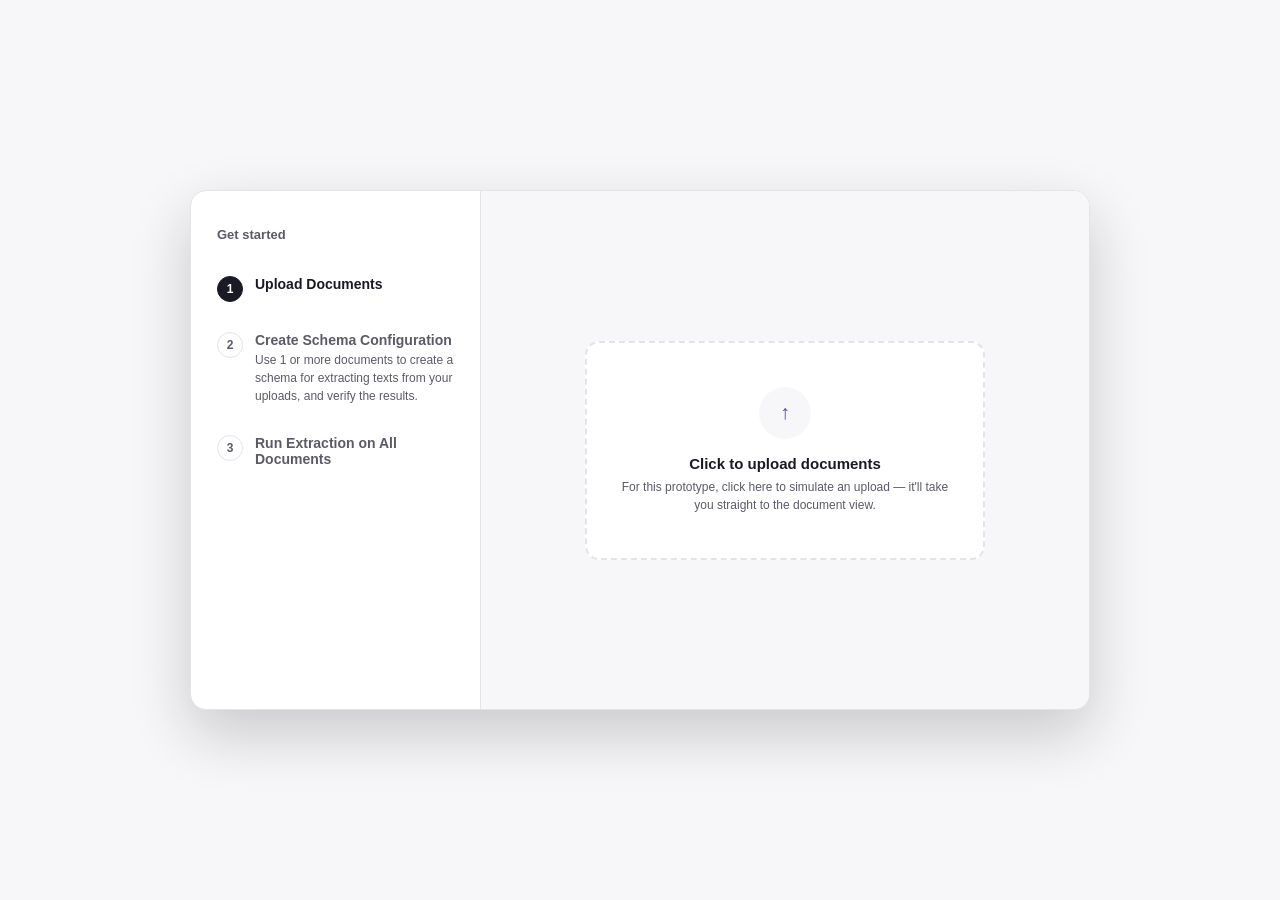
==== v2/index.html @ 6e25ceba "Update evaluation form text for clarity - Change placeholder to provide concrete examples of adjustm" ====
<!DOCTYPE html>
<html lang="en">
<head>
<meta charset="UTF-8">
<meta name="viewport" content="width=device-width, initial-scale=1.0">
<title>Document Extraction Workflow</title>
<link rel="stylesheet" href="css/styles.css">
</head>
<body>

<div id="uploadModal" class="upload-modal-backdrop">
  <div class="upload-modal">
    <div class="upload-modal-left">
      <div class="upload-modal-brand">Get started</div>
      <div class="upload-step active">
        <div class="upload-step-num">1</div>
        <div>
          <div class="upload-step-title">Upload Documents</div>
        </div>
      </div>
      <div class="upload-step">
        <div class="upload-step-num">2</div>
        <div>
          <div class="upload-step-title">Create Schema Configuration</div>
          <div class="upload-step-desc">Use 1 or more documents to create a schema for extracting texts from your uploads, and verify the results.</div>
        </div>
      </div>
      <div class="upload-step">
        <div class="upload-step-num">3</div>
        <div>
          <div class="upload-step-title">Run Extraction on All Documents</div>
        </div>
      </div>
    </div>
    <div class="upload-modal-right">
      <div class="upload-target" onclick="dismissUploadModal()">
        <div class="upload-target-icon">&#8593;</div>
        <div class="upload-target-title">Click to upload documents</div>
        <div class="upload-target-sub">For this prototype, click here to simulate an upload &#8212; it'll take you straight to the document view.</div>
      </div>
    </div>
  </div>
</div>

<div class="app" id="appRoot">
  <div class="topbar">
    <div class="topbar-left">
      <span class="back" id="topbarBack" onclick="goBack()">&#8592;</span>
      <span class="title" id="docTitle">MSA_001</span>
      <div class="breadcrumb" id="docBreadcrumb">
        <div class="pill">&#9678; Parse</div>
        <span class="arrow-sep">&#8594;</span>
        <div class="pill active">&#10022; Extract</div>
      </div>
    </div>
    <div class="topbar-right" id="docActions">
      <button class="btn">&#8593; Export</button>
      <button class="btn">More actions &#9662;</button>
      <button class="btn btn-dark">&lt;/&gt; Deploy</button>
    </div>
    <div class="topbar-right" id="folderActions" style="display:none;">
      <button class="btn">&#43; Add document</button>
      <button class="btn btn-dark">&lt;/&gt; Deploy</button>
    </div>
  </div>

  <div id="folderSubbar" class="folder-subbar" style="display:none;">
    <span id="correctionSummaryText">0 new corrections. Next model retrain: Friday</span>
    <button class="see-history-btn">See History</button>
  </div>

  <div class="body-row" id="singleView">
    <!-- LEFT: document viewer -->
    <div class="left-pane">
      <div class="left-toolbar">
        <div class="file-chip">
          &#128193;
          <button class="file-nav" onclick="prevFile()" aria-label="Previous file">&#8249;</button>
          <span id="fileLabel">MSA_001</span>
          <button class="file-nav" onclick="nextFile()" aria-label="Next file">&#8250;</button>
          <span class="file-count" id="fileCount">1 / 1</span>
        </div>
        <div style="font-size:12px;color:var(--ink-soft);" id="pageLabel">Page 1 / 27</div>
      </div>
      <div id="auditCallout" class="audit-callout" style="display:none;"></div>
      <div id="redrawBanner" class="redraw-callout" style="display:none;">
        <button class="redraw-callout-close" onclick="applyRedrawResult(null)" aria-label="Cancel redrawing">
          <span class="redraw-callout-close-icon">&#10005;</span>
          <span class="redraw-callout-close-text">Cancel</span>
        </button>
        <div class="redraw-callout-head">
          <span class="redraw-callout-icon">&#9635;</span>
          <div>
            <div class="redraw-callout-title">Redrawing bounding box</div>
            <p class="redraw-callout-desc">Click the box in the document to adjust the captured region.<br>
              <i>For this prototype, canvas interactions are just mocked up.</i></p>
          </div>
        </div>
        <div class="redraw-callout-actions">
          <button class="btn" onclick="applyRedrawResult('doc')">Apply for this document</button>
          <button class="btn btn-dark" onclick="applyRedrawResult('schema')">Apply and add config rule</button>
        </div>
      </div>
      <div class="doc-scroll">
        <!--
        <div class="doc-sheet" id="doc-freight-invoice">
          <div class="doc-brand">Atlas National Freight</div>
          <div class="doc-addr">
            4500 Logistics Parkway, Memphis, TN 38118<br>
            Phone: (901) 555-7421 &nbsp;|&nbsp; Email: billing@atlasnationalfreight.com
          </div>
          <div class="doc-rule"></div>

          <div class="doc-grid2">
            <div class="doc-field">
              <div class="doc-label">Invoice number</div>
              <div class="doc-value" data-key="invoice_number">ANF-INV-2026-004918</div>
            </div>
            <div class="doc-field">
              <div class="doc-label">Payment terms</div>
              <div class="doc-value" data-key="payment_terms">Net 30</div>
            </div>
            <div class="doc-field">
              <div class="doc-label">Invoice date</div>
              <div class="doc-value" data-key="invoice_date">January 12, 2026</div>
            </div>
            <div class="doc-field amber">
              <div class="doc-label">Due date</div>
              <div class="doc-value" data-key="due_date">February 11, 2026</div>
            </div>
          </div>

          <div class="doc-grid2" style="margin-bottom:18px;">
            <div class="doc-box">
              <div class="doc-section-title">Bill to</div>
              <p class="bold">Acme Manufacturing, Inc.</p>
              <p>Accounts Payable Dept.</p>
              <p>1234 Industrial Parkway</p>
              <p style="margin-bottom:8px;">Columbus, OH 43215</p>
              <p>Customer account #: <span class="bold" data-key="customer_account">ACME-44721</span></p>
            </div>
            <div class="doc-box">
              <div class="doc-section-title">Shipment information</div>
              <p><span class="bold">PRO / freight bill #:</span> <span data-key="pro_number">778345921</span></p>
              <p><span class="bold">Bill of lading #:</span> <span data-key="bill_of_lading">FCC-2026-001234</span></p>
              <p><span class="bold">Pickup date:</span> <span data-key="pickup_date">January 8, 2026</span></p>
              <p><span class="bold">Delivery date:</span> <span data-key="delivery_date">January 10, 2026</span></p>
              <p><span class="bold">Service level:</span> <span data-key="service_level">LTL &#8211; Standard</span></p>
              <p><span class="bold">Equipment type:</span> <span data-key="equipment_type">53' Dry Van</span></p>
            </div>
          </div>

          <div class="doc-section-title">Route information</div>
          <div class="doc-grid2" style="margin-bottom:18px;">
            <div class="doc-box">
              <div class="doc-label">Origin</div>
              <p data-key="origin">Acme Manufacturing, Inc.<br>1234 Industrial Parkway<br>Columbus, OH 43215</p>
            </div>
            <div class="doc-box">
              <div class="doc-label">Destination</div>
              <p data-key="destination">Beta Distribution LLC<br>8900 Logistics Way<br>Dallas, TX 75241</p>
            </div>
          </div>

          <div class="doc-section-title">Shipment details</div>
          <table class="doc-table">
            <thead>
              <tr><th>Qty</th><th>Packaging</th><th>Description</th><th>NMFC</th><th>Class</th><th>Weight (lbs)</th></tr>
            </thead>
            <tbody>
              <tr><td>10</td><td>Pallets</td><td>Aluminum machined components</td><td>123456</td><td>70</td><td data-key="total_weight">5,200</td></tr>
            </tbody>
          </table>
        </div>
        -->

        <div class="doc-sheet" id="doc-sample-msa">
          <div class="legal-doc">
            <div class="legal-meta">
              <span>EX-10.26 5 dex1026.htm FORM OF MASTER SERVICES AGREEMENT</span>
              <span>EXHIBIT 10.26</span>
            </div>
            <div class="legal-title">FORM OF MASTER SERVICES AGREEMENT</div>

            <div class="recital-block" data-clause-id="preamble">
              <p>THIS MASTER SERVICES AGREEMENT (&#8220;MSA&#8221;) is made, effective as of
                <span data-key="effective_date">&#95;&#95;&#95;&#95;&#95;&#95;&#95;&#95;</span>, by and between
                <b>SANDRIDGE ENERGY, INC.</b>, a Delaware corporation (&#8220;<u data-key="company_name">SandRidge</u>&#8221;), and
                <b>GREAT WHITE PRESSURE PUMPING LLC</b>, a Delaware limited liability company
                (&#8220;<u data-key="contractor_name">Contractor</u>&#8221;).</p>
            </div>

            <p class="legal-heading clause-head" data-clause-id="scope">1. SCOPE OF AGREEMENT.</p>
            <div class="clause-para" data-clause-parent="scope">
              <p>1.1 <u>The Work</u>. It is contemplated that from time to time Contractor will be requested by SandRidge or its
                present or future affiliated entities to perform certain work and services (&#8220;<u>Work</u>&#8221;). Neither
                SandRidge nor its affiliates shall be obligated to request Contractor to perform any Work, and Contractor shall not
                be obligated to accept requests to perform Work from either SandRidge or its affiliates, but it is expressly
                understood and agreed that any and all Work requested by SandRidge or its affiliates and accepted by Contractor
                shall be controlled and governed by the provisions of this MSA. The term &#8220;<u>Agreement</u>&#8221; means this
                MSA as incorporated in a Work Order (defined below), and the term &#8220;<u>Company</u>&#8221; as used herein shall
                mean the SandRidge parent or affiliated entity that issued the Work Order.</p>
            </div>
            <div class="clause-para" data-clause-parent="scope">
              <p>1.2 <u>Work Orders</u>. A request for Work (&#8220;<u>Work Order</u>&#8221;) may be either oral or submitted to
                Contractor on a purchase order or similar document to the form attached hereto as
                <span data-key="links">Exhibit C</span>. Each such request for Work shall be deemed a two-party agreement between
                Contractor and Company and shall be deemed to incorporate and shall be subject to all the terms and conditions of
                this MSA. When issued, such Work Orders are non-binding, negotiable offers and are subject to their express terms.
                Such offers become a binding Work Order only after Company and Contractor have mutually agreed to all material
                terms and conditions concerning the requested Work, materials, products, or equipment.</p>
            </div>
            <div class="clause-para" data-clause-parent="scope">
              <p>1.3 <u>Modifications</u>. Should the parties hereto enter into any Work Order especially prepared to provide for a
                particular job to be done by Contractor, then, except to the extent expressly modified in a writing signed by both
                parties which refers to the conflicting term of this MSA, the terms of this MSA shall prevail with respect to any
                conflict between the terms of such Work Order and this MSA. To acknowledge or document various events during the
                Work, a party may from time to time sign the other party&#8217;s various forms, such as delivery tickets, labor
                tickets, bills of lading, purchase orders, and rental tickets, but terms and conditions included on such forms do
                not amend, modify, waive, or release any aspect of this MSA unless expressly agreed to by a writing signed in
                accordance with this <u>Section 1.3</u>. No parol agreement of whatsoever nature entered into between Company&#8217;s
                representative or representatives and Contractor shall ever be deemed to alter or affect the provisions of this
                MSA.</p>
            </div>

            <p class="legal-heading clause-head" data-clause-id="payment">2. PAYMENT.</p>
            <div class="clause-para" data-clause-parent="payment">
              <p>2.1 <u>Compensation</u>. Contractor shall receive the compensation specified in the Work Order which is agreed to
                by Company and Contractor at the time the Work Order is accepted by Company. Such payment by Company shall be
                without prejudice to Company&#8217;s rights subsequently to challenge the correctness thereof.</p>
            </div>
            <div class="clause-para" data-clause-parent="payment">
              <p>2.2 <u>Invoicing</u>. Invoices shall be submitted in such form and accompanied by such certification and
                documentation as Company may reasonably request.</p>
            </div>
            <div class="clause-para" data-clause-parent="payment">
              <p>2.3 <u>Contractor Reports</u>. When requested by Company, or if otherwise applicable, Contractor will furnish
                regular reports (either daily, weekly, bi-weekly or monthly as requested by Company) covering any Work, materials,
                products and equipment furnished by Contractor for which Company is obligated to pay. All overtime, mileage,
                travel, equipment rentals, materials, products and equipment used, or any other charges incurred, shall be properly
                documented on such reports.</p>
            </div>

            <p class="legal-heading clause-head" data-clause-id="audit">3. AUDIT.</p>
            <div class="clause-para" data-clause-parent="audit">
              <p>Contractor shall maintain, and shall cause any of Contractor&#8217;s subcontractors to maintain, a true and
                correct set of records pertaining to all Work performed under each Work Order, including supporting documentation,
                for <span data-key="audit_retention_period">two (2) years</span> following completion of the Work. Company may, at
                its expense, require Contractor, or any of Contractor&#8217;s subcontractors, at any time within said two-year
                period to furnish sufficient evidence, with documentary support, to enable Company to verify the correctness and
                accuracy of payments to Contractor or such subcontractors.</p>
            </div>

            <p class="legal-heading clause-head" data-clause-id="inspections">4. INSPECTIONS.</p>
            <div class="clause-para" data-clause-parent="inspections">
              <p>All Work performed by Contractor must meet the approval of Company and shall be subject to Company&#8217;s general
                right of inspection. The inspection or non-inspection of any portion of the Work by Company shall not constitute
                approval thereof. Company may, but is not required to, inspect and test all supplies, materials, products, or
                equipment, to the extent practical, at all times and places and from time to time.</p>
            </div>

            <p class="legal-heading clause-head" data-clause-id="independent_contractor">5. INDEPENDENT CONTRACTOR.</p>
            <div class="clause-para" data-clause-parent="independent_contractor">
              <p>Company and Contractor expressly agree that Contractor is an independent contractor as to all Work performed
                under this Agreement and that Contractor, its subcontractors, and anyone employed by either Contractor or its
                subcontractors shall not be deemed for any purpose to be an employee, agent, servant, or representative of
                Company. This Agreement does not create, and shall not be construed by the parties hereto or any third party as
                creating, any agency, partnership, joint venture, or employment relationship between the parties hereto.</p>
            </div>

            <div class="legal-page-num">2</div>
            <div class="legal-page-rule"></div>

            <p class="legal-heading clause-head" data-clause-id="taxes">6. TAXES, PERMITS, AND LICENSES.</p>
            <div class="clause-para" data-clause-parent="taxes">
              <p>6.1 Unless otherwise agreed in writing by the parties, Contractor shall secure all licenses and permits, make all
                cash and other deposits, provide all bonds, and give all notices required either by law, regulation, ordinance, or
                permit in connection with any Work performed under the Agreement.</p>
            </div>

            <p class="legal-note no-indent">Sections 7&#8211;22 cover control of premises, subcontracting, personnel/equipment
              warranties, health and safety, indemnification, insurance, and confidentiality, and are omitted from this preview.</p>

            <p class="legal-heading clause-head" data-clause-id="termination">23. TERM AND TERMINATION OF MSA.</p>
            <div class="clause-para" data-clause-parent="termination">
              <p>This MSA shall become effective upon execution by Contractor and Company and shall continue in force and effect
                until <span data-key="termination_notice">thirty (30) days</span> following delivery by either Company or
                Contractor of written notice of termination to the other; provided, however, that any Work in progress on the
                effective date of such termination shall be controlled and governed by this MSA until its completion to
                Company&#8217;s satisfaction.</p>
            </div>

            <p class="legal-heading clause-head" data-clause-id="governing_law">32. APPLICABLE LAW/JURISDICTION AND VENUE.</p>
            <div class="clause-para" data-clause-parent="governing_law">
              <p>This Agreement, and all the rights and duties of the parties arising out of, in connection with, or relating in
                any way to the subject matter of this Agreement or the transactions contemplated by it, shall be governed by,
                construed, and enforced in accordance with the laws of the
                <span data-key="governing_law">State of Oklahoma</span> (excluding its conflict of laws rules which would refer to
                and apply the substantive laws of another jurisdiction). Any suit or proceeding hereunder shall be brought
                exclusively in state or federal courts located in
                <span data-key="venue">Oklahoma City, Oklahoma</span>.</p>
            </div>

            <p class="legal-note no-indent">Sections 24&#8211;31 and 33&#8211;36, and Exhibits A&#8211;D, continue on subsequent
              pages and are omitted from this preview.</p>

            <p class="legal-heading no-indent">IN WITNESS WHEREOF, the parties hereto have caused this MSA to be signed by their
              respective duly authorized representatives.</p>
            <div class="legal-sig">
              <div>
                <div style="font-weight:700;">CONTRACTOR:</div>
                <div>GREAT WHITE PRESSURE PUMPING LLC</div>
                <div class="line">By: / Name: / Title:</div>
              </div>
              <div>
                <div style="font-weight:700;">COMPANY:</div>
                <div>SANDRIDGE ENERGY, INC.</div>
                <div class="line">By: / Name: / Title:</div>
              </div>
            </div>
          </div>
        </div>

        <div class="doc-sheet" id="doc-msa-004" style="display:none;">
          <div class="legal-doc">
            <div class="legal-meta">
              <span>EX-10.26 5 dex1026.htm FORM OF MASTER SERVICES AGREEMENT</span>
              <span>EXHIBIT 10.26</span>
            </div>
            <div class="legal-title">FORM OF MASTER SERVICES AGREEMENT</div>

            <div class="recital-block" data-clause-id="preamble">
              <p>THIS MASTER SERVICES AGREEMENT (&#8220;MSA&#8221;) is made, effective as of
                <span data-key="effective_date">&#95;&#95;&#95;&#95;&#95;&#95;&#95;&#95;</span>, by and between
                <b>SANDRIDGE ENERGY, INC.</b>, a Delaware corporation (&#8220;<u data-key="company_name">SandRidge</u>&#8221;), and
                <b>GREAT WHITE PRESSURE PUMPING LLC</b>, a Delaware limited liability company
                (&#8220;<u data-key="contractor_name">Contractor</u>&#8221;).</p>
            </div>

            <p class="legal-heading clause-head" data-clause-id="scope">1. SCOPE OF AGREEMENT.</p>
            <div class="clause-para" data-clause-parent="scope">
              <p>1.1 <u>The Work</u>. It is contemplated that from time to time Contractor will be requested by SandRidge or its
                present or future affiliated entities to perform certain work and services (&#8220;<u>Work</u>&#8221;). Neither
                SandRidge nor its affiliates shall be obligated to request Contractor to perform any Work, and Contractor shall not
                be obligated to accept requests to perform Work from either SandRidge or its affiliates, but it is expressly
                understood and agreed that any and all Work requested by SandRidge or its affiliates and accepted by Contractor
                shall be controlled and governed by the provisions of this MSA. The term &#8220;<u>Agreement</u>&#8221; means this
                MSA as incorporated in a Work Order (defined below), and the term &#8220;<u>Company</u>&#8221; as used herein shall
                mean the SandRidge parent or affiliated entity that issued the Work Order.</p>
            </div>
            <div class="clause-para" data-clause-parent="scope">
              <p>1.2 <u>Work Orders</u>. A request for Work (&#8220;<u>Work Order</u>&#8221;) may be either oral or submitted to
                Contractor on a purchase order or similar document to the form attached hereto as
                <span data-key="links">Exhibit C</span>. Each such request for Work shall be deemed a two-party agreement between
                Contractor and Company and shall be deemed to incorporate and shall be subject to all the terms and conditions of
                this MSA. When issued, such Work Orders are non-binding, negotiable offers and are subject to their express terms.
                Such offers become a binding Work Order only after Company and Contractor have mutually agreed to all material
                terms and conditions concerning the requested Work, materials, products, or equipment.</p>
            </div>
            <div class="clause-para" data-clause-parent="scope">
              <p>1.3 <u>Modifications</u>. Should the parties hereto enter into any Work Order especially prepared to provide for a
                particular job to be done by Contractor, then, except to the extent expressly modified in a writing signed by both
                parties which refers to the conflicting term of this MSA, the terms of this MSA shall prevail with respect to any
                conflict between the terms of such Work Order and this MSA. To acknowledge or document various events during the
                Work, a party may from time to time sign the other party&#8217;s various forms, such as delivery tickets, labor
                tickets, bills of lading, purchase orders, and rental tickets, but terms and conditions included on such forms do
                not amend, modify, waive, or release any aspect of this MSA unless expressly agreed to by a writing signed in
                accordance with this <u>Section 1.3</u>. No parol agreement of whatsoever nature entered into between Company&#8217;s
                representative or representatives and Contractor shall ever be deemed to alter or affect the provisions of this
                MSA.</p>
            </div>

            <p class="legal-heading clause-head" data-clause-id="payment">2. PAYMENT.</p>
            <div class="clause-para" data-clause-parent="payment">
              <p>2.1 <u>Compensation</u>. Contractor shall receive the compensation specified in the Work Order which is agreed to
                by Company and Contractor at the time the Work Order is accepted by Company. Such payment by Company shall be
                without prejudice to Company&#8217;s rights subsequently to challenge the correctness thereof.</p>
            </div>
            <div class="clause-para" data-clause-parent="payment">
              <p>2.2 <u>Invoicing</u>. Invoices shall be submitted in such form and accompanied by such certification and
                documentation as Company may reasonably request.</p>
            </div>
            <div class="clause-para" data-clause-parent="payment">
              <p>2.3 <u>Contractor Reports</u>. When requested by Company, or if otherwise applicable, Contractor will furnish
                regular reports (either daily, weekly, bi-weekly or monthly as requested by Company) covering any Work, materials,
                products and equipment furnished by Contractor for which Company is obligated to pay. All overtime, mileage,
                travel, equipment rentals, materials, products and equipment used, or any other charges incurred, shall be properly
                documented on such reports.</p>
            </div>

            <p class="legal-heading clause-head" data-clause-id="audit">3. AUDIT.</p>
            <div class="clause-para" data-clause-parent="audit">
              <p>Contractor shall maintain, and shall cause any of Contractor&#8217;s subcontractors to maintain, a true and
                correct set of records pertaining to all Work performed under each Work Order, including supporting documentation,
                for <span data-key="audit_retention_period">two (2) years</span> following completion of the Work. Company may, at
                its expense, require Contractor, or any of Contractor&#8217;s subcontractors, at any time within said two-year
                period to furnish sufficient evidence, with documentary support, to enable Company to verify the correctness and
                accuracy of payments to Contractor or such subcontractors.</p>
            </div>

            <p class="legal-heading clause-head" data-clause-id="inspections">4. INSPECTIONS.</p>
            <div class="clause-para" data-clause-parent="inspections">
              <p>All Work performed by Contractor must meet the approval of Company and shall be subject to Company&#8217;s general
                right of inspection. The inspection or non-inspection of any portion of the Work by Company shall not constitute
                approval thereof. Company may, but is not required to, inspect and test all supplies, materials, products, or
                equipment, to the extent practical, at all times and places and from time to time.</p>
            </div>

            <p class="legal-heading clause-head" data-clause-id="independent_contractor">5. INDEPENDENT CONTRACTOR.</p>
            <div class="clause-para" data-clause-parent="independent_contractor">
              <p>Company and Contractor expressly agree that Contractor is an independent contractor as to all Work performed
                under this Agreement and that Contractor, its subcontractors, and anyone employed by either Contractor or its
                subcontractors shall not be deemed for any purpose to be an employee, agent, servant, or representative of
                Company. This Agreement does not create, and shall not be construed by the parties hereto or any third party as
                creating, any agency, partnership, joint venture, or employment relationship between the parties hereto.</p>
            </div>

            <div class="legal-page-num">2</div>
            <div class="legal-page-rule"></div>

            <p class="legal-heading clause-head" data-clause-id="taxes">6. TAXES, PERMITS, AND LICENSES.</p>
            <div class="clause-para" data-clause-parent="taxes">
              <p>6.1 Unless otherwise agreed in writing by the parties, Contractor shall secure all licenses and permits, make all
                cash and other deposits, provide all bonds, and give all notices required either by law, regulation, ordinance, or
                permit in connection with any Work performed under the Agreement.</p>
            </div>

            <p class="legal-heading clause-head" data-clause-id="data_governance">7. DATA GOVERNANCE.</p>
            <div class="clause-para" data-clause-parent="data_governance">
              <p>The parties agree to implement reasonable data management practices governing the collection, use, storage, and
                disposal of data shared under this Agreement, including classification of data, restriction of access, and
                retention periods in accordance with applicable law.</p>
            </div>

            <p class="legal-note no-indent">Sections 8&#8211;22 cover control of premises, subcontracting, personnel/equipment
              warranties, health and safety, indemnification, insurance, and confidentiality, and are omitted from this preview.</p>

            <p class="legal-heading clause-head" data-clause-id="termination">23. TERM AND TERMINATION OF MSA.</p>
            <div class="clause-para" data-clause-parent="termination">
              <p>This MSA shall become effective upon execution by Contractor and Company and shall continue in force and effect
                until <span data-key="termination_notice">thirty (30) days</span> following delivery by either Company or
                Contractor of written notice of termination to the other; provided, however, that any Work in progress on the
                effective date of such termination shall be controlled and governed by this MSA until its completion to
                Company&#8217;s satisfaction.</p>
            </div>

            <p class="legal-heading clause-head" data-clause-id="governing_law">32. APPLICABLE LAW/JURISDICTION AND VENUE.</p>
            <div class="clause-para" data-clause-parent="governing_law">
              <p>This Agreement, and all the rights and duties of the parties arising out of, in connection with, or relating in
                any way to the subject matter of this Agreement or the transactions contemplated by it, shall be governed by,
                construed, and enforced in accordance with the laws of the
                <span data-key="governing_law">State of Oklahoma</span> (excluding its conflict of laws rules which would refer to
                and apply the substantive laws of another jurisdiction). Any suit or proceeding hereunder shall be brought
                exclusively in state or federal courts located in
                <span data-key="venue">Oklahoma City, Oklahoma</span>.</p>
            </div>

            <p class="legal-note no-indent">Sections 24&#8211;31 and 33&#8211;36, and Exhibits A&#8211;D, continue on subsequent
              pages and are omitted from this preview.</p>

            <p class="legal-heading no-indent">IN WITNESS WHEREOF, the parties hereto have caused this MSA to be signed by their
              respective duly authorized representatives.</p>
            <div class="legal-sig">
              <div>
                <div style="font-weight:700;">CONTRACTOR:</div>
                <div>GREAT WHITE PRESSURE PUMPING LLC</div>
                <div class="line">By: / Name: / Title:</div>
              </div>
              <div>
                <div style="font-weight:700;">COMPANY:</div>
                <div>SANDRIDGE ENERGY, INC.</div>
                <div class="line">By: / Name: / Title:</div>
              </div>
            </div>
          </div>
        </div>

        <div class="doc-sheet" id="doc-msa-014" style="display:none;">
          <div class="legal-doc">
            <div class="legal-meta">
              <span>EXHIBIT 10.26</span>
              <span>MSA_014.pdf</span>
            </div>
            <div class="legal-title">MASTER SERVICES AGREEMENT</div>

            <div class="recital-block" data-clause-id="preamble">
              <p>THIS MASTER SERVICES AGREEMENT (&#8220;MSA&#8221;) is made, effective as of
                <span data-key="effective_date">&#95;&#95;&#95;&#95;&#95;&#95;&#95;&#95;</span>, by and between
                <b>IRIS FUNG CO.</b>, a Delaware corporation (&#8220;<u data-key="company_name">IrisFung</u>&#8221;), and
                <b>GREAT WHITE SHARK</b>, a Delaware limited liability company
                (&#8220;<u data-key="contractor_name">Contractor</u>&#8221;).</p>
            </div>

            <p class="legal-heading clause-head" data-clause-id="scope">1. SCOPE OF AGREEMENT.</p>
            <div class="clause-para" data-clause-parent="scope">
              <p>1.1 <u>The Work</u>. It is contemplated that from time to time Contractor will be requested by SandRidge or its
                present or future affiliated entities to perform certain work and services (&#8220;<u>Work</u>&#8221;). Neither
                SandRidge nor its affiliates shall be obligated to request Contractor to perform any Work, and Contractor shall not
                be obligated to accept requests to perform Work from either SandRidge or its affiliates, but it is expressly
                understood and agreed that any and all Work requested by SandRidge or its affiliates and accepted by Contractor
                shall be controlled and governed by the provisions of this MSA.</p>
            </div>
            <div class="clause-para" data-clause-parent="scope">
              <p>1.2 <u>Work Orders</u>. A request for Work (&#8220;<u>Work Order</u>&#8221;) may be either oral or submitted to
                Contractor on a purchase order or similar document to the form attached hereto as
                <span data-key="links">Exhibit C</span>. Each such request for Work shall be deemed a two-party agreement between
                Contractor and Company and shall be deemed to incorporate and shall be subject to all the terms and conditions of
                this MSA.</p>
            </div>
            <div class="clause-para" data-clause-parent="scope">
              <p>1.3 <u>Modifications</u>. Should the parties hereto enter into any Work Order especially prepared to provide for a
                particular job to be done by Contractor, then, except to the extent expressly modified in a writing signed by both
                parties, the terms of this MSA shall prevail with respect to any conflict between the terms of such Work Order and
                this MSA.</p>
            </div>

            <p class="legal-heading clause-head" data-clause-id="payment">2. PAYMENT.</p>
            <div class="clause-para" data-clause-parent="payment">
              <p>2.1 <u>Compensation</u>. Contractor shall receive the compensation specified in the Work Order which is agreed to
                by Company and Contractor at the time the Work Order is accepted by Company.</p>
            </div>
            <div class="clause-para" data-clause-parent="payment">
              <p>2.2 <u>Invoicing</u>. Invoices shall be submitted in such form and accompanied by such certification and
                documentation as Company may reasonably request.</p>
            </div>
            <div class="clause-para" data-clause-parent="payment">
              <p>2.3 <u>Contractor Reports</u>. When requested by Company, Contractor will furnish regular reports covering any
                Work, materials, products and equipment furnished by Contractor for which Company is obligated to pay.</p>
            </div>

            <p class="legal-heading clause-head" data-clause-id="audit">3. AUDIT.</p>
            <div class="clause-para" data-clause-parent="audit">
              <p>Contractor shall maintain, and shall cause any of Contractor&#8217;s subcontractors to maintain, a true and
                correct set of records pertaining to all Work performed under each Work Order, including supporting documentation,
                for <span data-key="audit_retention_period">two (2) years</span> following completion of the Work.</p>
            </div>

            <p class="legal-heading clause-head" data-clause-id="inspections">4. INSPECTIONS.</p>
            <div class="clause-para" data-clause-parent="inspections">
              <p>All Work performed by Contractor must meet the approval of Company and shall be subject to Company&#8217;s general
                right of inspection. Company&#8217;s inspection and testing shall not relieve Contractor from any responsibility
                regarding defects or other failures.</p>
            </div>

            <p class="legal-heading clause-head" data-clause-id="independent_contractor">5. INDEPENDENT CONTRACTOR.</p>
            <div class="clause-para" data-clause-parent="independent_contractor">
              <p>Company and Contractor expressly agree that Contractor is an independent contractor as to all Work performed
                under this Agreement and that Contractor, its subcontractors, and anyone employed by either Contractor or its
                subcontractors shall not be deemed for any purpose to be an employee, agent, servant, or representative of
                Company.</p>
            </div>

            <div class="legal-page-num" id="msa014PageNum">2</div>
            <div class="legal-page-rule" id="msa014PageRule"></div>

            <p id="msa014OrphanPara">Contractor further agrees that all tools, equipment, and materials brought onto Company&#8217;s premises in
              connection with the Work remain the sole property of Contractor unless otherwise specified in the applicable
              Work Order, and Company shall bear no responsibility for loss or damage to such property except to the extent
              caused by Company&#8217;s gross negligence or willful misconduct.</p>

            <p class="legal-heading clause-head" data-clause-id="taxes">6. TAXES, PERMITS, AND LICENSES.</p>
            <div class="clause-para" data-clause-parent="taxes">
              <p>6.1 Unless otherwise agreed in writing by the parties, Contractor shall secure all licenses and permits, make all
                cash and other deposits, provide all bonds, and give all notices required either by law, regulation, ordinance, or
                permit in connection with any Work performed under the Agreement.</p>
            </div>

            <p class="legal-note no-indent">Section 7 covers control of premises and is omitted from this preview.</p>

            <p class="legal-heading clause-head" data-clause-id="ai_usage">8. AI USAGE.</p>
            <div class="clause-para audit-flag-target" id="auditClauseBar" data-clause-parent="ai_usage">
              <p>Unless otherwise agreed upon in writing by the parties, Contractor agrees to not utilize Artificial Intelligence
                (AI) through proprietary models or third party models UNLESS Contractor discloses to IrisFung 30 days in advance
                in writing, including specifications of AI usage as outlined by
                <span class="audit-highlight" id="auditHighlightTarget" data-key="links">Exhibit A</span>. In the event that
                Contractor uses AI to perform work hereunder, or subcontracts any parties that use AI, then such contracts shall
                contain releases of liability for damage to property of such subcontractor, insurance requirements, and hold
                harmless provisions equivalent to Articles 15 and 16 of this MSA.</p>
            </div>

            <p class="legal-note no-indent">Sections 9&#8211;22 cover personnel/equipment warranties, health and safety,
              indemnification, insurance, and confidentiality, and are omitted from this preview.</p>

            <p class="legal-heading clause-head" data-clause-id="termination">23. TERM AND TERMINATION OF MSA.</p>
            <div class="clause-para" data-clause-parent="termination">
              <p>This MSA shall become effective upon execution by Contractor and Company and shall continue in force and effect
                until <span data-key="termination_notice">thirty (30) days</span> following delivery by either Company or
                Contractor of written notice of termination to the other.</p>
            </div>

            <p class="legal-heading clause-head" data-clause-id="governing_law">32. APPLICABLE LAW/JURISDICTION AND VENUE.</p>
            <div class="clause-para" data-clause-parent="governing_law">
              <p>This Agreement, and all the rights and duties of the parties arising out of, in connection with, or relating in
                any way to the subject matter of this Agreement, shall be governed by, construed, and enforced in accordance with
                the laws of the <span data-key="governing_law">State of Oklahoma</span>. Any suit or proceeding hereunder shall be
                brought exclusively in state or federal courts located in
                <span data-key="venue">Oklahoma City, Oklahoma</span>.</p>
            </div>

            <p class="legal-note no-indent">Sections 24&#8211;31 and 33&#8211;36, and Exhibits A&#8211;D, continue on subsequent
              pages and are omitted from this preview.</p>

            <p class="legal-heading no-indent">IN WITNESS WHEREOF, the parties hereto have caused this MSA to be signed by their
              respective duly authorized representatives.</p>
            <div class="legal-sig">
              <div>
                <div style="font-weight:700;">CONTRACTOR:</div>
                <div>GREAT WHITE PRESSURE PUMPING LLC</div>
                <div class="line">By: / Name: / Title:</div>
              </div>
              <div>
                <div style="font-weight:700;">COMPANY:</div>
                <div>SANDRIDGE ENERGY, INC.</div>
                <div class="line">By: / Name: / Title:</div>
              </div>
            </div>
          </div>
        </div>
      </div>
    </div>

    <!-- RIGHT: configuration / results -->
    <div class="right-pane">
      <div class="tabs">
        <div class="tab active" id="tabConfig" onclick="setTab('config')">&#9881; Configurations</div>
        <div class="tab" id="tabResults" onclick="setTab('results')">&#128196; Results</div>
      </div>

      <div class="tab-body" id="configBody">
        <div class="section-card">
          <div class="section-title">Instructions</div>
          <p class="section-sub">Give the model context for this document type.</p>
          <textarea id="systemPrompt">This is an MSA for a contractor.</textarea>
          <div id="promptChangeNotice" class="prompt-change-notice" style="display:none;">
            <span>Last changed by AI &#183; <span id="promptChangeTime"></span></span>
            <button class="prompt-revert-btn" onclick="revertPromptChange()">Revert</button>
          </div>
        </div>

        <div class="section-card">
          <div class="section-head">
            <div>
              <div class="section-title">Schema builder</div>
              <p class="section-sub" style="margin-bottom:0;">Define the fields you'd like to extract from the document.</p>
            </div>
            <div class="schema-toolbar">
              <button class="icon-btn">Import</button>
              <button class="icon-btn">Copy</button>
              <button class="icon-btn">&#10024; Generate</button>
            </div>
          </div>
          <div id="fieldList"></div>
          <div class="add-field-bar">
            <button class="add-field-btn" onclick="addField()">+ Add field</button>
          </div>
        </div>
      </div>

      <div class="tab-body" id="resultsBody" style="display:none;"></div>

      <div class="footer-bar">
        <div class="allfiles"><input type="checkbox" id="allFiles"> <label for="allFiles" id="allFilesLabel">All files</label></div>
        <button class="run-btn" onclick="handleRunClick()">&#9654; Run</button>
      </div>
    </div>
  </div>

  <div class="batch-loading" id="batchLoading" style="display:none;">
    <div class="spinner"></div>
    <div class="batch-loading-text" id="batchLoadingText">Running extraction on 100 files&#8230;</div>
  </div>

  <div class="body-row" id="batchView" style="display:none;">
    <div class="batch-left">
      <div class="batch-left-header">
        <div class="section-title" style="font-size:14px;">Documents <span style="color:var(--ink-soft);font-weight:400;">(<span id="batchFileCount">100</span>)</span></div>
        </div>
      <div id="batchFlagCallout"></div>
      <div class="doc-grid" id="docGrid"></div>
    </div>
    <div class="batch-right">
      <div class="batch-right-header">
        <div class="section-title" style="font-size:14px;">Structure summary</div>
        <p class="section-sub" style="margin:2px 0 0;">How the extracted sections branch across the batch</p>
      </div>
      <div class="batch-stats-row" id="batchStats"></div>
      <div class="tree-wrap" id="treeWrap"></div>
    </div>
  </div>

  <div class="section-details-pane" id="sectionDetailsPane" style="display:none;">
    <div class="section-details-header">
      <button class="section-details-close" onclick="closeSectionDetails()" aria-label="Close">&#10005;</button>
      <input type="text" class="section-details-title-input" id="sectionDetailsTitle" value="Data Governance" />
      <textarea class="section-details-desc-textarea" id="sectionDetailsDescText" rows="3">This section outlines the data management practices governing the collection, use, storage, and disposal of data shared under the agreement.</textarea>
      <div class="ai-badge">&#10024; AI-generated</div>
    </div>
    <div class="section-details-body">
      <div class="section-viewer-card">
        <div class="section-viewer-card-header">
          <div class="section-viewer-card-title">Document viewer</div>
          <div class="section-details-filters">
            <select class="section-filter-select" id="filterCounterparty" onchange="updateSectionDetailsFilters()">
              <option value="">All counterparties</option>
            </select>
            <select class="section-filter-select" id="filterDate" onchange="updateSectionDetailsFilters()">
              <option value="">All dates</option>
            </select>
            <select class="section-filter-select" id="filterTemplate" onchange="updateSectionDetailsFilters()">
              <option value="">All template versions</option>
            </select>
          </div>
        </div>
        <div class="section-thumbnails" id="sectionThumbnails"></div>
        <div class="section-viewer" id="sectionViewer">
          <div class="section-viewer-placeholder">Select a document from the thumbnails to preview</div>
        </div>
      </div>
    </div>
    <div class="section-evaluation">
      <div class="section-evaluation-label">Evaluate this section</div>
      <div class="section-evaluation-options">
        <button class="section-eval-btn" id="evalCorrect" onclick="evaluateSection('correct')">Correct</button>
        <button class="section-eval-btn" id="evalNeedsAdjustment" onclick="evaluateSection('needs_adjustment')">Needs adjustment</button>
      </div>
      <div class="section-eval-success" id="evalSuccess" style="display:none;">
        <span style="color:var(--green-border);">✓</span> Feedback added to model
      </div>
      <div class="section-eval-adjustment" id="evalAdjustment" style="display:none;">
        <textarea class="section-eval-textarea" id="evalAdjustmentText" placeholder="e.g. Instruct the model to split, relabel, exclude, etc. documents in this section..."></textarea>
        <button class="section-eval-submit-btn" id="evalSubmitBtn">Make adjustment plan</button>
      </div>
    </div>
  </div>
</div>

<div class="reset-bar">
  <button class="reset-btn" id="resetBtn" onclick="handleResetClick(this)">
    &#8635; <span id="resetBtnLabel">Reset for prototype</span>
  </button>
</div>


<script src="js/app.js"></script>
</body>
</html>
---- v2/css/styles.css ----
:root{
    --purple:#7C5CFC;
    --purple-dark:#5B3FD9;
    --pink:#C0359B;
    --blue:#2563EB;
    --amber:#D97706;
    --green-bg:#D6F5E0;
    --green-border:#22A559;
    --ink:#1A1A24;
    --ink-soft:#5B5B68;
    --line:#E4E3EA;
    --panel:#F7F7F9;
    --card:#FFFFFF;
  }
  *{box-sizing:border-box;}
  html, body{height:100%;}
  body{
    margin:0;
    font-family:-apple-system,BlinkMacSystemFont,"Segoe UI",Helvetica,Arial,sans-serif;
    color:var(--ink);
    background:var(--panel);
  }
  .app{
    border:1px solid var(--line);
    border-radius:16px;
    overflow:hidden;
    background:var(--card);
    max-width:1400px;
    margin:0 auto;
    display:flex;
    flex-direction:column;
    height:88vh;
    max-height:920px;
    min-height:520px;
  }
  .topbar{
    display:flex;
    align-items:center;
    justify-content:space-between;
    padding:14px 20px;
    border-bottom:1px solid var(--line);
  }
  .topbar-left{display:flex;align-items:center;gap:14px;}
  .back{color:var(--ink-soft);font-size:18px;}
  .title{font-weight:600;font-size:16px;}
  .breadcrumb{display:flex;align-items:center;gap:8px;margin-left:8px;}
  .pill{
    display:flex;align-items:center;gap:6px;
    padding:6px 12px;border-radius:8px;font-size:13px;font-weight:500;
    border:1px solid var(--line);color:var(--ink-soft);
  }
  .pill.active{
    background:linear-gradient(135deg,var(--purple),var(--pink));
    color:#fff;border:none;
  }
  .arrow-sep{color:var(--ink-soft);font-size:13px;}
  .topbar-right{display:flex;align-items:center;gap:10px;}
  .btn{
    padding:7px 14px;border-radius:8px;border:1px solid var(--line);
    background:#fff;font-size:13px;font-weight:500;color:var(--ink);cursor:default;
  }
  .btn-dark{background:var(--ink);color:#fff;border:none;display:flex;align-items:center;gap:6px;}

  .body-row{display:flex;flex:1;min-height:0;}
  .left-pane{
    width:46%;border-right:1px solid var(--line);
    display:flex;flex-direction:column;min-height:0;
  }
  .left-toolbar{
    display:flex;align-items:center;justify-content:space-between;
    padding:12px 20px;border-bottom:1px solid var(--line);
  }
  .file-chip{
    display:flex;align-items:center;gap:8px;font-size:13px;font-weight:500;color:var(--ink);
  }
  .file-nav{
    border:1px solid var(--line);background:#fff;border-radius:6px;width:24px;height:24px;
    display:flex;align-items:center;justify-content:center;color:var(--ink-soft);cursor:pointer;font-size:13px;
  }
  .file-nav:hover{border-color:var(--purple);color:var(--purple-dark);}
  .file-count{font-size:11.5px;color:var(--ink-soft);}
  .doc-scroll{
    flex:1;min-height:0;overflow-y:auto;padding:22px 26px;background:#fafafa;
  }
  .doc-sheet{
    background:#fff;border:1px solid var(--line);border-radius:8px;
    padding:24px 26px;font-size:12.5px;line-height:1.55;color:var(--ink);
    position:relative;
  }
  .doc-brand{font-weight:700;font-size:15px;margin-bottom:2px;}
  .doc-addr{color:var(--ink-soft);margin-bottom:14px;}
  .doc-rule{height:3px;background:var(--blue);border-radius:2px;margin:10px 0 16px;}
  .doc-grid2{display:grid;grid-template-columns:1fr 1fr;gap:14px 18px;margin-bottom:16px;}
  .doc-field{border-left:3px solid var(--blue);padding-left:10px;}
  .doc-field.amber{border-color:var(--amber);}
  .doc-label{font-size:10px;letter-spacing:.04em;text-transform:uppercase;color:var(--ink-soft);margin-bottom:2px;}
  .doc-value{font-weight:700;font-size:13.5px;}
  .doc-section-title{color:var(--blue);font-weight:700;font-size:11.5px;letter-spacing:.02em;margin-bottom:8px;}
  .doc-box{border:1px solid var(--line);border-radius:6px;padding:12px 14px;}
  .doc-box p{margin:0 0 3px;}
  .doc-box .bold{font-weight:700;}
  .hl{
    border-radius:3px;
    padding:0 2px;
    transition:background .25s ease, outline-color .25s ease, opacity .2s ease;
  }
  #appRoot.results-view .hl{
    background:var(--green-bg);
    outline:1.5px solid var(--green-border);
  }
  .hl.dim{opacity:.25;}
  table.doc-table{width:100%;border-collapse:collapse;margin-top:6px;font-size:12px;}
  table.doc-table th{
    text-align:left;color:var(--ink-soft);font-weight:600;font-size:10px;
    text-transform:uppercase;letter-spacing:.03em;padding-bottom:6px;border-bottom:1px solid var(--line);
  }
  table.doc-table td{padding:7px 0;border-bottom:1px solid var(--line);}

  .legal-doc{
    font-family:Georgia,"Times New Roman",Times,serif;
    font-size:11.5px;line-height:1.55;color:#111;
  }
  .legal-meta{display:flex;justify-content:space-between;font-size:10px;color:#333;margin-bottom:16px;}
  .legal-title{text-align:center;font-weight:700;font-size:12.5px;letter-spacing:.01em;margin-bottom:16px;}
  .legal-doc p{margin:0 0 12px;text-align:justify;text-indent:22px;}
  .legal-doc p.legal-heading{font-weight:700;text-align:left;text-indent:0;margin:16px 0 8px;}
  .legal-doc p.no-indent{text-indent:0;}
  .legal-doc u{text-decoration:underline;}
  .clause-para{padding:2px 2px;margin-bottom:12px;border:1.5px solid transparent;border-radius:5px;transition:border-color .25s ease, background .25s ease, opacity .2s ease;}
  .clause-para p{margin-bottom:0;}
  #appRoot.results-view .clause-para.clause-hl{border-color:#E8992A;background:#FFF9F0;}
  .clause-para.dim{opacity:.25;}
  .clause-head{transition:background .25s ease, opacity .2s ease;padding:0 2px;border-radius:3px;}
  #appRoot.results-view .clause-head.heading-hl{background:#FBEA9C;}
  .clause-head.dim{opacity:.25;}
  .recital-block{padding:8px 10px;margin:0 0 14px;border:1.5px solid transparent;border-radius:6px;transition:border-color .25s ease, background .25s ease, opacity .2s ease;}
  .recital-block p{text-indent:22px;margin:0;}
  #appRoot.results-view .recital-block.recital-hl{border-color:#9B7BD8;background:#F6F1FC;}
  .recital-block.dim{opacity:.25;}
  .legal-page-num{text-align:center;color:#333;font-size:11px;margin:18px 0 8px;}
  .legal-page-rule{border-top:1px solid #999;margin-bottom:18px;}
  .legal-note{color:var(--ink-soft);font-style:italic;text-indent:0;margin:0 0 14px;font-size:11px;}
  .legal-sig{display:grid;grid-template-columns:1fr 1fr;gap:24px;margin-top:20px;font-size:11.5px;}
  .legal-sig .line{border-top:1px solid var(--ink);margin-top:26px;padding-top:4px;color:var(--ink-soft);}

  .json-block{
    background:#fff;border:1px solid var(--line);border-radius:10px;
    padding:12px 14px;margin-bottom:12px;font-family:"SFMono-Regular",Consolas,Menlo,monospace;
    font-size:12px;line-height:1.6;overflow-x:auto;
  }
  .json-block .jk{color:#0F6E56;}
  .json-block .jv-str{color:#185FA5;}
  .json-block .jv-null{color:#993C1D;font-style:italic;}
  .json-block .jv-punc{color:var(--ink-soft);}
  .json-sub{margin-left:18px;}

  .results-toggle{display:flex;gap:6px;margin-bottom:16px;}
  .toggle-btn{
    padding:6px 13px;border-radius:7px;border:1px solid var(--line);
    background:#fff;font-size:12.5px;font-weight:500;color:var(--ink-soft);cursor:pointer;
    display:flex;align-items:center;gap:5px;
  }
  .toggle-btn.active{background:var(--ink);color:#fff;border-color:var(--ink);}

  .clause-card{
    background:#fff;border:1px solid var(--line);border-radius:12px;
    padding:14px 16px;margin-bottom:10px;transition:border-color .15s ease;cursor:default;
    position:relative;
  }
  .clause-card:hover{border-color:var(--purple);}
  .clause-card-head{display:flex;align-items:center;gap:8px;flex-wrap:wrap;margin-bottom:6px;padding-right:26px;}
  .clause-badge{
    display:inline-block;background:var(--panel);color:var(--purple-dark);
    font-size:11px;font-weight:600;padding:3px 9px;border-radius:20px;white-space:nowrap;
  }
  .clause-card-title{font-weight:600;font-size:14px;}
  .clause-card-text{font-size:13px;color:var(--ink-soft);margin:6px 0 0;line-height:1.5;}
  .clause-meta-row{font-size:12px;color:var(--ink-soft);margin-top:8px;}
  .clause-meta-row b{color:var(--ink);font-weight:600;}
  .clause-links{display:flex;gap:6px;margin-top:8px;flex-wrap:wrap;}
  .link-chip{font-size:11px;background:var(--panel);border:1px solid var(--line);padding:3px 9px;border-radius:6px;color:var(--ink);}
  .link-chip.link-chip-added{background:var(--green-bg);border-color:var(--green-border);color:var(--green-border);}

  .edit-control{position:absolute;top:10px;right:10px;z-index:6;}
  .edit-icon-btn{
    opacity:0;width:24px;height:24px;border-radius:6px;border:1px solid var(--line);
    background:#fff;color:var(--ink-soft);font-size:12px;cursor:pointer;
    display:flex;align-items:center;justify-content:center;padding:0;
    transition:opacity .15s ease,border-color .15s ease,color .15s ease;
  }
  .result-field:hover > .edit-control .edit-icon-btn,
  .clause-card:hover .edit-icon-btn,
  .edit-icon-btn.menu-open{opacity:1;}
  .edit-icon-btn:hover{border-color:var(--purple);color:var(--purple-dark);}
  .edit-menu{
    position:absolute;top:28px;right:0;background:#fff;border:1px solid var(--line);
    border-radius:9px;box-shadow:0 6px 18px rgba(20,20,30,.1);padding:4px;min-width:180px;
    display:none;
  }
  .edit-menu button{
    display:flex;align-items:center;gap:8px;width:100%;text-align:left;
    border:none;background:none;padding:7px 9px;font-size:12.5px;color:var(--ink);
    border-radius:6px;cursor:pointer;
  }
  .edit-menu button:hover{background:var(--panel);}
  .edit-menu-icon{font-size:12px;width:14px;text-align:center;color:var(--ink-soft);}

  .edit-textarea{
    width:100%;min-height:80px;resize:vertical;border:1px solid var(--purple);
    border-radius:8px;padding:8px 10px;font-size:13px;font-family:inherit;
    margin-top:6px;color:var(--ink);outline:none;
  }
  .edit-actions{display:flex;align-items:center;justify-content:flex-end;gap:8px;margin-top:8px;}
  .edit-row-form{margin-top:4px;}
  .edit-row-label{display:block;font-size:11px;color:var(--ink-soft);margin-bottom:10px;}
  .edit-row-input{
    display:block;width:100%;margin-top:4px;border:1px solid var(--purple);border-radius:6px;
    padding:6px 9px;font-size:13px;font-family:inherit;color:var(--ink);
  }
  .edit-field-group{margin-bottom:10px;}
  .edit-field-label{display:block;font-size:11px;color:var(--ink-soft);margin-bottom:4px;}
  .edit-input{
    width:100%;border:1px solid var(--purple);border-radius:6px;padding:6px 9px;
    font-size:13px;font-family:inherit;color:var(--ink);outline:none;box-sizing:border-box;
  }
  .btn-text{
    border:none;background:none;color:var(--ink-soft);font-size:13px;font-weight:500;
    cursor:pointer;padding:7px 6px;margin-right:auto;
  }
  .btn-text:hover{color:var(--ink);text-decoration:underline;}

  .redraw-callout{
    margin:12px 20px 0;padding:12px 14px;border:1px solid var(--purple);background:#F1EEFF;
    border-radius:10px;font-size:12.5px;color:var(--ink);position:relative;
  }
  .redraw-callout-head{display:flex;gap:10px;align-items:flex-start;padding-right:22px;}
  .redraw-callout-icon{font-size:16px;line-height:1.4;}
  .redraw-callout-title{font-weight:600;font-size:13px;display:flex;align-items:center;gap:8px;margin-bottom:2px;}
  .redraw-callout-desc{margin:0;color:var(--ink-soft);line-height:1.5;}
  .redraw-callout-actions{display:flex;gap:8px;margin-top:10px;justify-content:flex-end;}

  .redraw-callout-close{
    position:absolute;top:9px;right:9px;display:flex;align-items:center;
    border:1px solid transparent;background:transparent;border-radius:20px;
    padding:4px;cursor:pointer;color:var(--ink-soft);
    transition:background .18s ease,border-color .18s ease,padding .18s ease,color .18s ease;
    line-height:1;overflow:hidden;
  }
  .redraw-callout-close-icon{font-size:14px;display:block;width:14px;text-align:center;flex-shrink:0;}
  .redraw-callout-close-text{
    max-width:0;opacity:0;font-size:11px;font-weight:600;white-space:nowrap;
    transition:max-width .2s ease,opacity .15s ease,margin .2s ease;
  }
  .redraw-callout-close:hover{background:#fff;border-color:var(--purple);padding:4px 10px 4px 8px;color:var(--purple-dark);}
  .redraw-callout-close:hover .redraw-callout-close-text{max-width:60px;opacity:1;margin-left:5px;}

  .redraw-overlay-box{
    position:absolute;border:2px dashed #E8992A;border-radius:4px;cursor:pointer;
    transition:top .3s ease,left .3s ease,width .3s ease,height .3s ease,border-color .2s ease,border-style .2s ease;
    z-index:8;
  }
  .redraw-overlay-box.solid{border-style:solid;border-color:var(--purple);}
  .redraw-handle{
    position:absolute;width:8px;height:8px;background:#fff;border:2px solid #E8992A;border-radius:1px;
  }
  .redraw-overlay-box.solid .redraw-handle{border-color:var(--purple);}
  .redraw-handle.tl{top:-5px;left:-5px;}
  .redraw-handle.br{bottom:-5px;right:-5px;}
  .redraw-divider{position:absolute;left:0;right:0;height:0;border-top:1px dashed var(--line);}
  .redraw-artifact-hidden{visibility:hidden;}
  .subclause-list{margin-top:10px;padding-left:14px;border-left:2px solid var(--line);}
  .subclause-item{margin-bottom:8px;font-size:12.5px;}
  .subclause-item:last-child{margin-bottom:0;}
  .subclause-item b{font-weight:600;display:block;margin-bottom:2px;}
  .subclause-item span{color:var(--ink-soft);}

  .right-pane{width:54%;display:flex;flex-direction:column;min-height:0;}
  .tabs{display:flex;gap:6px;padding:14px 20px 0;}
  .tab{
    padding:9px 18px;border-radius:9px 9px 0 0;font-size:13.5px;font-weight:500;
    color:var(--ink-soft);cursor:pointer;border:1px solid transparent;
    display:flex;align-items:center;gap:6px;
  }
  .tab.active{
    color:var(--ink);background:var(--panel);
    border:1px solid var(--line);border-bottom-color:var(--panel);
  }
  .tab-body{flex:1;min-height:0;overflow-y:auto;padding:18px 22px;background:var(--panel);border-top:1px solid var(--line);}

  .section-card{
    background:#fff;border:1px solid var(--line);border-radius:12px;
    padding:16px 18px;margin-bottom:16px;
  }
  .section-head{display:flex;align-items:center;justify-content:space-between;margin-bottom:4px;}
  .section-title{font-size:15px;font-weight:600;}
  .section-sub{font-size:12.5px;color:var(--ink-soft);margin:0 0 10px;}
  textarea#systemPrompt{
    width:100%;min-height:70px;resize:vertical;border:1px solid var(--line);
    border-radius:8px;padding:10px 12px;font-size:13px;font-family:inherit;
    color:var(--ink);
  }
  textarea#systemPrompt:focus{outline:2px solid var(--purple);outline-offset:-1px;}

  .schema-toolbar{display:flex;gap:8px;}
  .icon-btn{
    padding:6px 12px;border-radius:7px;border:1px solid var(--line);
    background:#fff;font-size:12.5px;font-weight:500;color:var(--ink-soft);
  }
  .schema-table{width:100%;border-collapse:collapse;margin-top:8px;}
  .schema-table th{
    text-align:left;font-size:11px;color:var(--ink-soft);text-transform:uppercase;
    letter-spacing:.03em;padding:0 6px 6px;font-weight:600;
  }
  .field-row td{padding:6px;vertical-align:top;}
  .field-row input[type=text]{
    width:100%;border:1px solid var(--line);border-radius:6px;padding:7px 9px;font-size:13px;font-family:inherit;
  }
  .field-row input[type=text]:focus{outline:2px solid var(--purple);outline-offset:-1px;}
  select.type-select{
    border:1px solid var(--line);border-radius:6px;padding:7px 8px;font-size:12.5px;
    background:#fff;color:var(--ink);width:100%;
  }
  .drag-handle{color:#C7C6D1;font-size:14px;cursor:grab;padding-top:8px;}
  .del-btn{
    border:none;background:none;color:#B8B7C2;font-size:15px;cursor:pointer;padding:6px;
  }
  .del-btn:hover{color:#C0359B;}
  .nested-wrap{
    grid-column:1/-1;margin:2px 0 10px 30px;padding:10px 12px;
    background:var(--panel);border:1px dashed var(--line);border-radius:8px;
  }
  .nested-label{font-size:11px;color:var(--ink-soft);margin-bottom:6px;display:flex;align-items:center;gap:6px;}
  .nested-row{display:grid;grid-template-columns:24px 1fr 110px 1fr 28px;gap:6px;align-items:center;margin-bottom:6px;}
  .nested-count{font-size:12px;color:var(--ink-soft);margin-left:6px;}
  .add-nested-btn{
    font-size:12px;color:var(--purple-dark);background:none;border:none;cursor:pointer;font-weight:500;padding:4px 0;
  }
  .field-block{border-bottom:1px solid var(--line);padding-bottom:6px;margin-bottom:6px;}
  .field-block:last-child{border-bottom:none;}
  .field-main-grid{display:grid;grid-template-columns:24px 1fr 130px 1fr 28px;gap:6px;align-items:start;}

  .add-field-bar{
    margin-top:10px;padding-top:10px;border-top:1px solid var(--line);
  }
  .add-field-btn{
    width:100%;padding:9px;border:1px dashed var(--line);border-radius:8px;
    background:#fff;color:var(--ink-soft);font-size:13px;font-weight:500;cursor:pointer;
  }
  .add-field-btn:hover{border-color:var(--purple);color:var(--purple-dark);}

  .footer-bar{
    display:flex;align-items:center;justify-content:flex-end;gap:14px;
    padding:12px 22px;border-top:1px solid var(--line);background:#fff;
  }
  .allfiles{display:flex;align-items:center;gap:6px;font-size:13px;color:var(--ink-soft);}
  .run-btn{
    background:linear-gradient(135deg,var(--purple),var(--pink));
    color:#fff;border:none;padding:9px 20px;border-radius:9px;
    font-size:13.5px;font-weight:600;cursor:pointer;display:flex;align-items:center;gap:6px;
  }
  .run-btn:active{transform:scale(.98);}

  .result-field{padding:14px 34px 14px 10px;margin:0 -10px;border-bottom:1px solid var(--line);border-radius:8px;transition:background .15s ease;position:relative;}
  .result-field:hover{background:#fff;}
  .result-label{font-size:11.5px;color:var(--ink-soft);text-transform:none;margin-bottom:4px;}
  .result-value{font-size:16px;font-weight:600;}
  .result-value.empty{color:var(--ink-soft);font-weight:400;font-style:italic;font-size:14px;}
  .result-table{width:100%;border-collapse:collapse;margin-top:6px;}
  .result-table th{
    text-align:left;font-size:13px;font-weight:600;padding:6px 12px 6px 0;
  }
  .result-table td{
    padding:8px 12px 8px 0;font-size:15px;font-weight:500;border-top:1px solid var(--line);
  }
  .empty-state{
    text-align:center;color:var(--ink-soft);padding:60px 20px;font-size:13.5px;
  }
  .audit-callout{
    margin:12px 20px 0;padding:12px 14px;border:1px solid #E8992A;background:#FFF9F0;
    border-radius:10px;font-size:12.5px;color:var(--ink);position:relative;
  }
  .audit-callout-head{display:flex;gap:10px;align-items:flex-start;padding-right:22px;}
  .audit-icon{font-size:16px;line-height:1.4;}
  .audit-title{font-weight:600;font-size:13px;display:flex;align-items:center;gap:8px;margin-bottom:2px;}
  .audit-badge{
    font-size:10px;font-weight:600;color:#633806;background:#FAC775;
    padding:2px 8px;border-radius:20px;white-space:nowrap;
  }
  .audit-desc{margin:0;color:var(--ink-soft);line-height:1.5;}
  .audit-actions{display:flex;gap:8px;margin-top:10px;justify-content:flex-end;}
  .audit-callout.resolved{background:#EAF3DE;border-color:#639922;}
  .audit-resolved{display:flex;align-items:center;gap:8px;color:#27500A;font-weight:500;font-size:12.5px;}
  .audit-highlight{
    background:#FBEA9C;border-bottom:2px solid #E8992A;padding:0 2px;border-radius:2px;
    transition:background .3s ease, border-color .3s ease;
  }
  .audit-highlight.linked{background:var(--green-bg);border-bottom-color:var(--green-border);}
  .prompt-change-notice{
    display:flex;align-items:center;justify-content:space-between;
    margin-top:7px;font-size:11.5px;color:var(--ink-soft);
  }
  .prompt-change-notice.flash{animation:noticeFade .5s ease;}
  @keyframes noticeFade{0%{opacity:0;transform:translateY(-2px);}100%{opacity:1;transform:translateY(0);}}
  .prompt-revert-btn{
    border:none;background:none;color:var(--purple-dark);font-size:11.5px;
    font-weight:600;cursor:pointer;padding:2px 4px;
  }
  .prompt-revert-btn:hover{text-decoration:underline;}

  .audit-close{
    position:absolute;top:9px;right:9px;display:flex;align-items:center;
    border:1px solid transparent;background:transparent;border-radius:20px;
    padding:4px;cursor:pointer;color:var(--ink-soft);
    transition:background .18s ease,border-color .18s ease,padding .18s ease,color .18s ease;
    line-height:1;overflow:hidden;
  }
  .audit-close-icon{font-size:14px;display:block;width:14px;text-align:center;flex-shrink:0;}
  .audit-close-text{
    max-width:0;opacity:0;font-size:11px;font-weight:600;white-space:nowrap;
    transition:max-width .2s ease,opacity .15s ease,margin .2s ease;
  }
  .audit-close:hover{background:#fff;border-color:#E8992A;padding:4px 10px 4px 8px;color:#712B13;}
  .audit-close:hover .audit-close-text{max-width:60px;opacity:1;margin-left:5px;}

  .clause-para{position:relative;}
  .audit-flag-target::before{
    content:"";position:absolute;left:-14px;top:2px;bottom:2px;width:4px;
    background:#E8992A;border-radius:2px;transition:background .3s ease;
  }
  .audit-flag-target.linked::before{background:var(--green-border);}

  .btn.btn-success-flash{
    animation:successPulse .55s ease;pointer-events:none;
  }
  @keyframes successPulse{
    0%{background:#fff;}
    35%{background:var(--green-bg);border-color:var(--green-border);color:#27500A;transform:scale(1.04);}
    100%{background:var(--green-bg);border-color:var(--green-border);color:#27500A;transform:scale(1);}
  }

  #systemPrompt.prompt-flash{animation:promptFlash 1.1s ease;}
  @keyframes promptFlash{
    0%{box-shadow:0 0 0 0 rgba(232,153,42,0);background:#fff;}
    25%{box-shadow:0 0 0 3px rgba(232,153,42,.35);background:#FFF9F0;}
    100%{box-shadow:0 0 0 0 rgba(232,153,42,0);background:#fff;}
  }
  .empty-state i{display:block;font-size:28px;margin-bottom:10px;}

  .reset-bar{display:flex;justify-content:center;padding:16px 0 4px;}
  .reset-btn{
    border:1px solid var(--line);background:transparent;color:var(--ink-soft);
    font-size:12px;padding:6px 14px;border-radius:20px;cursor:pointer;
    display:flex;align-items:center;gap:6px;transition:border-color .15s ease,color .15s ease;
  }
  .reset-btn:hover{border-color:var(--ink-soft);color:var(--ink);}
  .reset-btn.armed{border-color:#E24B4A;color:#A32D2D;background:#FCEBEB;}

  .upload-modal-backdrop{
    position:fixed;inset:0;background:var(--panel);z-index:1000;
    display:flex;align-items:center;justify-content:center;padding:20px;
  }
  .upload-modal{
    display:flex;width:900px;max-width:100%;height:520px;max-height:92vh;
    background:#fff;border-radius:16px;overflow:hidden;
    box-shadow:0 24px 60px rgba(20,20,30,.2);border:1px solid var(--line);
  }
  .upload-modal-left{
    width:290px;flex-shrink:0;padding:36px 26px;border-right:1px solid var(--line);
    display:flex;flex-direction:column;gap:30px;box-sizing:border-box;
  }
  .upload-modal-brand{font-size:13px;font-weight:600;color:var(--ink-soft);margin-bottom:4px;}
  .upload-step{display:flex;gap:12px;align-items:flex-start;}
  .upload-step-num{
    width:26px;height:26px;border-radius:50%;flex-shrink:0;
    display:flex;align-items:center;justify-content:center;font-size:12px;font-weight:700;
    background:#fff;color:var(--ink-soft);border:1.5px solid var(--line);
  }
  .upload-step.active .upload-step-num{background:var(--ink);color:#fff;border-color:var(--ink);}
  .upload-step-title{font-weight:600;font-size:14px;margin-bottom:3px;}
  .upload-step:not(.active) .upload-step-title{color:var(--ink-soft);}
  .upload-step-desc{font-size:12px;color:var(--ink-soft);line-height:1.5;}

  .upload-modal-right{
    flex:1;background:var(--panel);display:flex;align-items:center;justify-content:center;padding:40px;
  }
  .upload-target{
    width:100%;max-width:400px;border:2px dashed var(--line);border-radius:14px;
    background:#fff;padding:44px 30px;text-align:center;cursor:pointer;
    transition:border-color .15s ease,background .15s ease,transform .15s ease;
  }
  .upload-target:hover{border-color:var(--purple);background:#FAF9FF;transform:translateY(-1px);}
  .upload-target-icon{
    width:52px;height:52px;border-radius:50%;background:var(--panel);
    display:flex;align-items:center;justify-content:center;margin:0 auto 16px;
    font-size:20px;color:var(--purple-dark);
  }
  .upload-target:hover .upload-target-icon{background:#EFEAFF;}
  .upload-target-title{font-weight:600;font-size:15px;color:var(--ink);margin-bottom:6px;}
  .upload-target-sub{font-size:12px;color:var(--ink-soft);line-height:1.5;}

  .batch-loading{
    flex:1;min-height:0;display:flex;flex-direction:column;
    align-items:center;justify-content:center;gap:14px;
  }
  .spinner{
    width:32px;height:32px;border-radius:50%;
    border:3px solid var(--line);border-top-color:var(--purple);
    animation:spin .8s linear infinite;
  }
  @keyframes spin{to{transform:rotate(360deg);}}
  .batch-loading-text{font-size:13.5px;color:var(--ink-soft);}

  .batch-topbar{
    display:flex;align-items:center;justify-content:space-between;
    padding:12px 20px;border-bottom:1px solid var(--line);
  }
  .batch-title{font-size:14px;font-weight:600;}
  .batch-body{display:flex;flex:1;min-height:0;}

  .batch-left{width:46%;border-right:1px solid var(--line);display:flex;flex-direction:column;min-height:0;}
  .batch-left-header{padding:16px 20px 4px;}
  .batch-flag-callout{
    margin:10px 20px 0;padding:10px 12px;border:1px solid #F0997B;background:#FAECE7;
    border-radius:8px;font-size:12px;color:#712B13;display:flex;gap:8px;align-items:flex-start;
  }
  .batch-flag-callout b{font-weight:600;}
  .doc-grid{
    flex:1;min-height:0;overflow-y:auto;padding:14px 20px 20px;
    display:grid;grid-template-columns:repeat(auto-fill,minmax(156px,1fr));gap:12px;align-content:start;
  }
  .doc-card{
    border:1px solid var(--line);border-radius:12px;padding:12px;text-align:left;
    background:#fff;position:relative;font-size:11px;cursor:pointer;
    transition:border-color .15s ease, box-shadow .15s ease;
  }
  .doc-card:hover{border-color:var(--purple);box-shadow:0 0 0 3px rgba(124,92,252,0.12);}
  .doc-card.flagged{border-color:#E8992A;}
  .doc-thumb{
    background:#fff;border:1px solid var(--line);border-radius:6px;
    height:70px;padding:8px;display:flex;flex-direction:column;gap:4px;margin-bottom:8px;
    overflow:hidden;
  }
  .doc-thumb.real{padding:0;}
  .doc-thumb.real img{width:100%;height:100%;object-fit:cover;object-position:top;display:block;}
  .doc-thumb.placeholder{background:var(--panel);border-style:dashed;}
  .thumb-header{height:6px;width:50%;background:var(--blue);border-radius:2px;margin-bottom:2px;}
  .doc-thumb.placeholder .thumb-header{background:var(--line);}
  .thumb-line{height:3px;background:var(--line);border-radius:2px;}
  .doc-thumb.placeholder .thumb-line{opacity:.7;}
  .doc-card-name{font-size:11.5px;font-weight:600;color:var(--ink);word-break:break-word;margin-bottom:2px;}
  .doc-card-date{font-size:10.5px;color:var(--ink-soft);margin-bottom:8px;}
  .doc-card-status{display:flex;gap:5px;flex-wrap:wrap;}
  .status-pill{
    display:inline-flex;align-items:center;gap:3px;font-size:10px;font-weight:600;
    padding:3px 7px;border-radius:20px;white-space:nowrap;
  }
  .status-pill.ok{background:var(--green-bg);color:var(--green-border);}
  .status-pill.flag{background:#FAC775;color:#633806;}

  .batch-right{width:54%;display:flex;flex-direction:column;min-height:0;}
  .batch-right-header{padding:16px 20px 4px;}
  .batch-stats-row{display:flex;gap:10px;padding:10px 20px 14px;}
  .stat-chip{flex:1;background:var(--panel);border-radius:10px;padding:10px 12px;}
  .stat-chip .num{font-size:19px;font-weight:700;line-height:1.2;}
  .stat-chip .label{font-size:10.5px;color:var(--ink-soft);}

  .tree-wrap{flex:1;min-height:0;overflow-y:auto;padding:8px 20px 20px;}
  .tree-root{font-weight:600;font-size:14px;margin-bottom:2px;}
  .tree-root-sub{font-size:12px;color:var(--ink-soft);margin-bottom:10px;}
  .tree-branches{border-left:2px solid var(--line);margin-left:5px;}
  .tree-branch{position:relative;padding:9px 0 9px 22px;}
  .tree-branch::before{
    content:"";position:absolute;left:0;top:19px;width:16px;height:2px;background:var(--line);
  }
  .tree-branch-row{display:grid;grid-template-columns:30px 1fr 64px;align-items:center;column-gap:10px;}
  .tree-count{font-variant-numeric:tabular-nums;font-weight:600;font-size:13px;color:var(--ink);}
  .tree-label{font-size:13px;color:var(--ink);overflow:hidden;text-overflow:ellipsis;white-space:nowrap;}
  .tree-spark{width:64px;height:5px;background:var(--panel);border-radius:3px;overflow:hidden;justify-self:end;position:relative;}
  .tree-spark-fill{display:block;position:absolute;left:0;top:0;height:100%;border-radius:3px;}
  .tree-spark-fill.good{background:#639922;}
  .tree-spark-fill.warn{background:#EF9F27;}
  .tree-branch-special{cursor:pointer;}
  .tree-branch-special .tree-label{color:var(--purple-dark);position:relative;display:inline;}
  .tree-caret{font-size:9px;color:var(--ink-soft);transition:transform .15s ease;display:inline-block;margin-left:4px;}
  .tree-caret.open{transform:rotate(90deg);}
  .tree-edit-btn{
    opacity:0;border:1px solid var(--line);background:#fff;color:var(--ink-soft);
    border-radius:5px;width:20px;height:20px;display:inline-flex;align-items:center;justify-content:center;
    font-size:11px;cursor:pointer;transition:opacity .12s ease,border-color .12s ease,color .12s ease;
    margin-left:6px;vertical-align:middle;
  }
  .tree-branch-row:hover .tree-edit-btn{opacity:1;}
  .tree-edit-btn:hover{border-color:var(--purple);color:var(--purple-dark);}
  .tree-rare-list{margin:8px 0 0 40px;padding:8px 12px;background:var(--panel);border-radius:8px;}
  .tree-rare-item{display:flex;justify-content:space-between;font-size:12px;padding:3px 0;color:var(--ink-soft);}
  .tree-rare-item b{color:var(--ink);font-weight:500;}
  .tree-rare-more{font-size:11.5px;color:var(--ink-soft);font-style:italic;padding-top:4px;}

  .tree-naming-detail{margin:8px 0 0 40px;padding:10px 12px;background:var(--panel);border-radius:8px;}
  .tree-naming-cols{display:flex;gap:16px;}
  .tree-naming-col{flex:1;min-width:0;}
  .tree-naming-col-title{
    font-size:10.5px;font-weight:600;color:var(--ink-soft);margin-bottom:6px;
    text-transform:uppercase;letter-spacing:.02em;
  }
  .tree-doc-list{max-height:150px;overflow-y:auto;}
  .tree-doc-row{
    display:flex;align-items:center;justify-content:space-between;gap:6px;
    padding:2px 4px 2px 6px;border-radius:5px;
  }
  .tree-doc-row:hover{background:#fff;}
  .tree-doc-name{
    font-size:12px;color:var(--purple-dark);cursor:pointer;
    white-space:nowrap;overflow:hidden;text-overflow:ellipsis;
  }
  .tree-doc-row:hover .tree-doc-name{text-decoration:underline;}
  .tree-eye-icon{
    flex-shrink:0;font-size:12px;color:var(--ink-soft);cursor:pointer;
    width:18px;height:18px;display:flex;align-items:center;justify-content:center;
    border-radius:4px;transition:background .12s ease,color .12s ease;
  }
  .tree-eye-icon:hover{color:var(--purple-dark);background:var(--panel);}
  .clause-tooltip{
    position:fixed;width:240px;background:var(--ink);color:#fff;font-size:11.5px;line-height:1.5;
    padding:9px 11px;border-radius:8px;box-shadow:0 8px 20px rgba(0,0,0,.22);z-index:300;pointer-events:none;
  }

  .folder-subbar{
    display:flex;align-items:center;justify-content:space-between;
    padding:9px 20px;border-bottom:1px solid var(--line);background:#fff;
    font-size:12.5px;color:var(--ink-soft);
  }
  .see-history-btn{
    border:1px solid var(--line);background:#fff;color:var(--ink);font-size:12px;font-weight:500;
    padding:5px 12px;border-radius:7px;cursor:default;
  }
  .see-history-btn:hover{border-color:var(--ink-soft);}

  .section-details-pane{
    position:fixed;right:0;top:0;bottom:0;width:520px;background:#fff;
    border-left:1px solid var(--line);z-index:400;
    display:flex;flex-direction:column;
    box-shadow:-4px 0 20px rgba(0,0,0,.08);
  }
  .section-details-header{
    padding:20px 24px;border-bottom:1px solid var(--line);position:relative;
  }
  .section-details-close{
    position:absolute;right:20px;top:20px;width:28px;height:28px;
    border:1px solid var(--line);background:#fff;border-radius:7px;
    display:flex;align-items:center;justify-content:center;
    color:var(--ink-soft);font-size:14px;cursor:pointer;
  }
  .section-details-close:hover{border-color:var(--ink-soft);color:var(--ink);}
  .section-details-title-input{
    font-size:18px;font-weight:600;color:var(--ink);margin-bottom:12px;
    padding:6px 10px;border:1px solid transparent;border-radius:6px;
    background:transparent;width:calc(100% - 50px);
    font-family:inherit;transition:border-color .12s ease,background .12s ease;
  }
  .section-details-title-input:hover{
    background:var(--panel);border-color:var(--line);
  }
  .section-details-title-input:focus{
    outline:none;background:#fff;border-color:var(--purple);
  }
  .section-details-desc-textarea{
    width:100%;padding:10px 12px;border:1px solid transparent;border-radius:6px;
    background:transparent;font-size:12.5px;line-height:1.5;color:var(--ink-soft);
    font-family:inherit;resize:none;margin-bottom:8px;
    transition:border-color .12s ease,background .12s ease;
  }
  .section-details-desc-textarea:hover{
    background:var(--panel);border-color:var(--line);
  }
  .section-details-desc-textarea:focus{
    outline:none;background:#fff;border-color:var(--purple);color:var(--ink);
  }
  .ai-badge{
    display:inline-flex;align-items:center;gap:4px;
    background:var(--panel);border:1px solid var(--line);
    color:var(--ink-soft);font-size:10px;font-weight:500;
    padding:3px 8px;border-radius:5px;
    letter-spacing:.01em;
  }
  .section-details-body{
    flex:1;min-height:0;overflow-y:auto;padding:20px 24px;
  }
  .section-viewer-card{
    background:var(--panel);border:1px solid var(--line);border-radius:10px;
    overflow:hidden;
  }
  .section-viewer-card-header{
    padding:14px 18px;border-bottom:1px solid var(--line);background:#fff;
    display:flex;align-items:center;justify-content:space-between;gap:12px;
  }
  .section-viewer-card-title{
    font-size:13px;font-weight:600;color:var(--ink);
  }
  .section-details-filters{display:flex;gap:8px;}
  .section-filter-select{
    padding:5px 9px;border:1px solid var(--line);border-radius:6px;
    background:#fff;font-size:11.5px;color:var(--ink);cursor:pointer;
  }
  .section-filter-select:hover{border-color:var(--ink-soft);}
  .section-thumbnails{
    padding:14px 18px;border-bottom:1px solid var(--line);background:#fff;
    display:flex;gap:10px;overflow-x:auto;
  }
  .section-thumbnail{
    flex-shrink:0;width:80px;height:100px;border:2px solid var(--line);
    border-radius:6px;background:#fff;cursor:pointer;
    display:flex;align-items:center;justify-content:center;
    font-size:10px;color:var(--ink-soft);text-align:center;
    transition:border-color .12s ease;position:relative;
  }
  .section-thumbnail:hover{border-color:var(--purple);}
  .section-thumbnail.active{border-color:var(--purple);background:var(--panel);}
  .section-thumbnail-label{
    position:absolute;bottom:4px;left:4px;right:4px;
    font-size:9px;font-weight:500;background:rgba(255,255,255,.95);
    padding:2px 4px;border-radius:3px;
  }
  .section-viewer{
    padding:18px;background:var(--panel);min-height:200px;
  }
  .section-viewer-placeholder{
    display:flex;align-items:center;justify-content:center;
    height:100%;min-height:200px;color:var(--ink-soft);font-size:13px;text-align:center;
  }
  .section-viewer-content{
    background:#fff;border:1px solid var(--line);border-radius:8px;
    padding:18px;font-size:12.5px;line-height:1.55;
  }
  .section-evaluation{
    padding:16px 24px;border-top:1px solid var(--line);background:var(--panel);
  }
  .section-evaluation-label{
    font-size:12px;font-weight:500;color:var(--ink-soft);margin-bottom:10px;
  }
  .section-evaluation-options{display:flex;gap:8px;margin-bottom:10px;}
  .section-eval-btn{
    flex:1;padding:7px 14px;border:1px solid var(--line);border-radius:7px;
    background:#fff;font-size:12.5px;font-weight:500;color:var(--ink);cursor:pointer;
    transition:border-color .12s ease,background .12s ease;
  }
  .section-eval-btn:hover{border-color:var(--ink-soft);}
  .section-eval-btn.selected{
    background:var(--green-bg);border-color:var(--green-border);color:var(--green-border);
  }
  .section-eval-success{
    font-size:12px;color:var(--ink-soft);padding:6px 0;
  }
  .section-eval-adjustment{margin-top:10px;}
  .section-eval-textarea{
    width:100%;padding:10px 12px;border:1px solid var(--line);border-radius:7px;
    background:#fff;font-size:12px;line-height:1.5;color:var(--ink);
    font-family:inherit;resize:vertical;min-height:80px;margin-bottom:8px;
  }
  .section-eval-textarea:focus{
    outline:none;border-color:var(--purple);
  }
  .section-eval-submit-btn{
    padding:7px 16px;border:1px solid var(--purple);border-radius:7px;
    background:var(--purple);color:#fff;font-size:12.5px;font-weight:500;cursor:pointer;
  }
  .section-eval-submit-btn:hover{background:var(--purple-dark);}
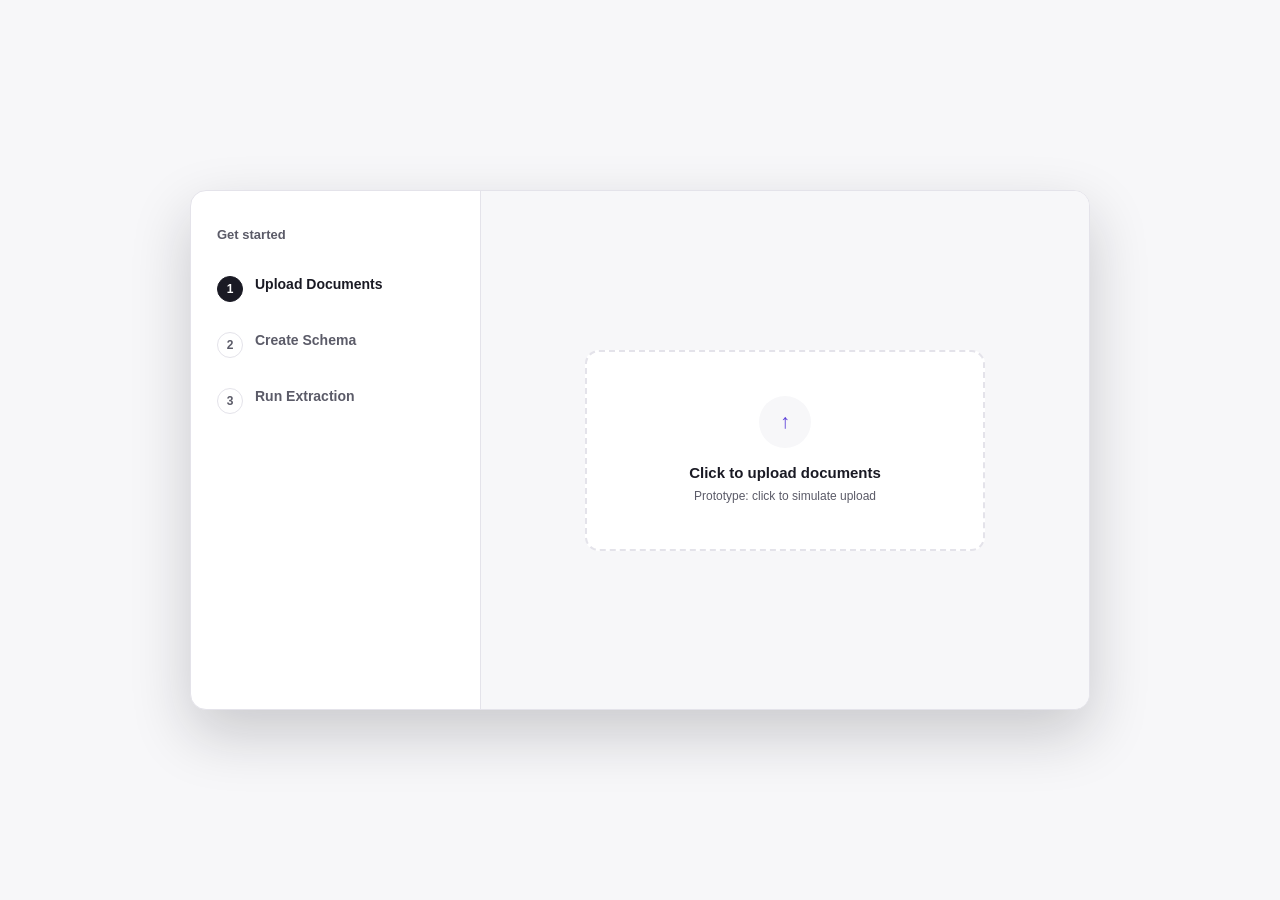
==== commit 841cf0fb: "Tighten UI copy to reduce density - Upload modal: 'Create Schema Configuration' → 'Create Schema' - " ====
--- a/v2/index.html
+++ b/v2/index.html
@@ -21,14 +21,13 @@
       <div class="upload-step">
         <div class="upload-step-num">2</div>
         <div>
-          <div class="upload-step-title">Create Schema Configuration</div>
-          <div class="upload-step-desc">Use 1 or more documents to create a schema for extracting texts from your uploads, and verify the results.</div>
+          <div class="upload-step-title">Create Schema</div>
         </div>
       </div>
       <div class="upload-step">
         <div class="upload-step-num">3</div>
         <div>
-          <div class="upload-step-title">Run Extraction on All Documents</div>
+          <div class="upload-step-title">Run Extraction</div>
         </div>
       </div>
     </div>
@@ -36,7 +35,7 @@
       <div class="upload-target" onclick="dismissUploadModal()">
         <div class="upload-target-icon">&#8593;</div>
         <div class="upload-target-title">Click to upload documents</div>
-        <div class="upload-target-sub">For this prototype, click here to simulate an upload &#8212; it'll take you straight to the document view.</div>
+        <div class="upload-target-sub">Prototype: click to simulate upload</div>
       </div>
     </div>
   </div>
@@ -65,8 +64,27 @@
   </div>
 
   <div id="folderSubbar" class="folder-subbar" style="display:none;">
-    <span id="correctionSummaryText">0 new corrections. Next model retrain: Friday</span>
-    <button class="see-history-btn">See History</button>
+    <div class="model-rules-header" onclick="toggleModelRules()">
+      <div class="model-rules-title-row">
+        <span class="model-rules-title">Model Rules</span>
+        <span class="model-rules-flag" id="modelRulesFlag" style="display:none;">3 rules ready for review</span>
+        <span class="model-rules-caret" id="modelRulesCaret">&#9656;</span>
+      </div>
+      <div class="model-rules-summary-row">
+        <span class="model-rules-summary" id="modelRulesSummary">0 new rules</span>
+      </div>
+    </div>
+    <div class="model-rules-timeline" id="modelRulesTimeline" style="display:none;">
+      <div class="model-rules-proposed" id="modelRulesProposed" style="display:none;">
+        <div class="proposed-rules-carousel">
+          <button class="carousel-nav carousel-prev" id="carouselPrev" onclick="prevProposedRule()" style="display:none;">&#8249;</button>
+          <div class="proposed-rule-card" id="proposedRuleCard"></div>
+          <button class="carousel-nav carousel-next" id="carouselNext" onclick="nextProposedRule()" style="display:none;">&#8250;</button>
+        </div>
+        <div class="carousel-indicators" id="carouselIndicators"></div>
+      </div>
+      <div class="model-rules-timeline-content" id="modelRulesTimelineContent"></div>
+    </div>
   </div>
 
   <div class="body-row" id="singleView">
@@ -92,13 +110,11 @@
           <span class="redraw-callout-icon">&#9635;</span>
           <div>
             <div class="redraw-callout-title">Redrawing bounding box</div>
-            <p class="redraw-callout-desc">Click the box in the document to adjust the captured region.<br>
-              <i>For this prototype, canvas interactions are just mocked up.</i></p>
+            <p class="redraw-callout-desc">Click the box to adjust the region.</p>
           </div>
         </div>
         <div class="redraw-callout-actions">
-          <button class="btn" onclick="applyRedrawResult('doc')">Apply for this document</button>
-          <button class="btn btn-dark" onclick="applyRedrawResult('schema')">Apply and add config rule</button>
+          <button class="btn btn-dark" onclick="applyRedrawResult('doc')">Apply</button>
         </div>
       </div>
       <div class="doc-scroll">
@@ -681,7 +697,6 @@
     <div class="batch-right">
       <div class="batch-right-header">
         <div class="section-title" style="font-size:14px;">Structure summary</div>
-        <p class="section-sub" style="margin:2px 0 0;">How the extracted sections branch across the batch</p>
       </div>
       <div class="batch-stats-row" id="batchStats"></div>
       <div class="tree-wrap" id="treeWrap"></div>
@@ -718,7 +733,7 @@
       </div>
     </div>
     <div class="section-evaluation">
-      <div class="section-evaluation-label">Evaluate this section</div>
+      <div class="section-evaluation-label">Is this section correct?</div>
       <div class="section-evaluation-options">
         <button class="section-eval-btn" id="evalCorrect" onclick="evaluateSection('correct')">Correct</button>
         <button class="section-eval-btn" id="evalNeedsAdjustment" onclick="evaluateSection('needs_adjustment')">Needs adjustment</button>
@@ -728,7 +743,12 @@
       </div>
       <div class="section-eval-adjustment" id="evalAdjustment" style="display:none;">
         <textarea class="section-eval-textarea" id="evalAdjustmentText" placeholder="e.g. Instruct the model to split, relabel, exclude, etc. documents in this section..."></textarea>
-        <button class="section-eval-submit-btn" id="evalSubmitBtn">Make adjustment plan</button>
+        <button class="section-eval-submit-btn" id="evalSubmitBtn" onclick="generateAdjustmentPlan()">Make adjustment plan</button>
+      </div>
+      <div class="section-eval-plan" id="evalPlan" style="display:none;">
+        <div class="eval-plan-header" id="evalPlanHeader">Adjustment plan</div>
+        <div class="eval-plan-content" id="evalPlanContent"></div>
+        <div class="eval-plan-actions" id="evalPlanActions"></div>
       </div>
     </div>
   </div>
--- a/v2/css/styles.css
+++ b/v2/css/styles.css
@@ -389,7 +389,21 @@
   .audit-desc{margin:0;color:var(--ink-soft);line-height:1.5;}
   .audit-actions{display:flex;gap:8px;margin-top:10px;justify-content:flex-end;}
   .audit-callout.resolved{background:#EAF3DE;border-color:#639922;}
+  .audit-callout.resolved:has(.audit-resolved-neutral){
+    background:var(--panel);border-color:var(--line);
+  }
   .audit-resolved{display:flex;align-items:center;gap:8px;color:#27500A;font-weight:500;font-size:12.5px;}
+  .audit-resolved-neutral{
+    flex-direction:column;align-items:flex-start;gap:6px;
+    color:var(--ink);font-weight:400;
+  }
+  .audit-pattern-note{
+    font-size:12px;color:var(--ink-soft);line-height:1.5;
+  }
+  .audit-model-rules-link{
+    color:var(--purple-dark);text-decoration:none;font-weight:500;
+  }
+  .audit-model-rules-link:hover{text-decoration:underline;}
   .audit-highlight{
     background:#FBEA9C;border-bottom:2px solid #E8992A;padding:0 2px;border-radius:2px;
     transition:background .3s ease, border-color .3s ease;
@@ -626,15 +640,147 @@
   }
 
   .folder-subbar{
+    border-bottom:1px solid var(--line);background:#fff;
+  }
+  .model-rules-header{
     display:flex;align-items:center;justify-content:space-between;
-    padding:9px 20px;border-bottom:1px solid var(--line);background:#fff;
+    padding:9px 20px;cursor:pointer;
+  }
+  .model-rules-header:hover{background:var(--panel);}
+  .model-rules-title-row{
+    display:flex;align-items:center;gap:8px;
+  }
+  .model-rules-title{
+    font-size:14px;font-weight:600;color:var(--ink);
+  }
+  .model-rules-caret{
+    font-size:14px;color:var(--ink-soft);transition:transform .15s ease;
+    display:inline-block;
+  }
+  .model-rules-caret.open{transform:rotate(90deg);}
+  .model-rules-summary-row{
+    display:flex;align-items:center;gap:12px;
+  }
+  .model-rules-flag{
+    font-size:12px;color:var(--amber);font-weight:500;
+    background:rgba(217,119,6,0.1);padding:4px 10px;border-radius:6px;
+  }
+  .model-rules-summary{
     font-size:12.5px;color:var(--ink-soft);
   }
-  .see-history-btn{
-    border:1px solid var(--line);background:#fff;color:var(--ink);font-size:12px;font-weight:500;
-    padding:5px 12px;border-radius:7px;cursor:default;
-  }
-  .see-history-btn:hover{border-color:var(--ink-soft);}
+  .model-rules-timeline{
+    padding:16px 20px 20px;background:var(--panel);
+    border-top:1px solid var(--line);
+  }
+  .model-rules-proposed{
+    margin-bottom:24px;
+  }
+  .proposed-rules-carousel{
+    position:relative;display:flex;align-items:center;gap:12px;
+  }
+  .carousel-nav{
+    flex-shrink:0;width:32px;height:32px;border-radius:50%;
+    border:1px solid var(--line);background:#fff;
+    display:flex;align-items:center;justify-content:center;
+    font-size:18px;color:var(--ink-soft);cursor:pointer;
+    transition:border-color .12s ease,color .12s ease;
+  }
+  .carousel-nav:hover{border-color:var(--purple);color:var(--purple-dark);}
+  .carousel-nav:disabled{opacity:0.3;cursor:not-allowed;}
+  .carousel-nav:disabled:hover{border-color:var(--line);color:var(--ink-soft);}
+  .proposed-rule-card{
+    flex:1;background:#fff;border:1px solid var(--line);border-radius:10px;
+    padding:18px;
+  }
+  .proposed-rule-header{
+    font-size:11px;font-weight:600;color:var(--ink-soft);
+    text-transform:uppercase;letter-spacing:.03em;margin-bottom:8px;
+  }
+  .proposed-rule-text{
+    font-size:13.5px;line-height:1.6;color:var(--ink);
+    font-weight:500;margin-bottom:14px;
+  }
+  .proposed-rule-evidence{
+    font-size:12px;color:var(--ink-soft);margin-bottom:14px;line-height:1.5;
+  }
+  .proposed-rule-doc-link{
+    color:var(--purple-dark);cursor:pointer;text-decoration:none;
+  }
+  .proposed-rule-doc-link:hover{text-decoration:underline;}
+  .proposed-rule-viewer{
+    background:var(--panel);border:1px solid var(--line);border-radius:8px;
+    overflow:hidden;margin-bottom:14px;
+  }
+  .proposed-rule-thumbnails{
+    padding:12px;border-bottom:1px solid var(--line);
+    display:flex;gap:8px;overflow-x:auto;background:#fff;
+  }
+  .proposed-rule-thumb{
+    flex-shrink:0;width:60px;height:75px;border:2px solid var(--line);
+    border-radius:5px;background:#fff;cursor:pointer;
+    display:flex;align-items:center;justify-content:center;
+    font-size:9px;color:var(--ink-soft);transition:border-color .12s ease;
+  }
+  .proposed-rule-thumb:hover{border-color:var(--purple);}
+  .proposed-rule-thumb.active{border-color:var(--purple);background:var(--panel);}
+  .proposed-rule-viewer-content{
+    padding:14px;min-height:120px;
+    font-size:11.5px;line-height:1.5;color:var(--ink-soft);
+  }
+  .proposed-rule-actions{
+    display:flex;gap:8px;align-items:center;
+  }
+  .proposed-rule-btn-save{
+    padding:8px 16px;border:1px solid var(--purple);border-radius:7px;
+    background:var(--purple);color:#fff;font-size:12.5px;font-weight:500;cursor:pointer;
+  }
+  .proposed-rule-btn-save:hover{background:var(--purple-dark);}
+  .proposed-rule-btn-refine{
+    padding:8px 16px;border:1px solid var(--line);border-radius:7px;
+    background:#fff;color:var(--ink);font-size:12.5px;font-weight:500;cursor:pointer;
+  }
+  .proposed-rule-btn-refine:hover{border-color:var(--ink-soft);}
+  .proposed-rule-btn-dismiss{
+    padding:8px 12px;border:none;background:transparent;
+    color:var(--ink-soft);font-size:12px;cursor:pointer;
+    margin-left:auto;
+  }
+  .proposed-rule-btn-dismiss:hover{color:var(--ink);text-decoration:underline;}
+  .carousel-indicators{
+    display:flex;justify-content:center;gap:6px;margin-top:12px;
+  }
+  .carousel-indicator{
+    width:8px;height:8px;border-radius:50%;
+    background:var(--line);cursor:pointer;transition:background .12s ease;
+  }
+  .carousel-indicator.active{background:var(--purple);}
+  .model-rules-timeline-content{
+    max-height:300px;overflow-y:auto;
+  }
+  .timeline-item{
+    display:flex;gap:14px;padding-bottom:18px;position:relative;
+  }
+  .timeline-item:not(:last-child)::after{
+    content:'';position:absolute;left:5px;top:24px;bottom:0;
+    width:2px;background:var(--line);
+  }
+  .timeline-dot{
+    flex-shrink:0;width:12px;height:12px;border-radius:50%;
+    background:var(--purple);display:flex;align-items:center;justify-content:center;
+    color:#fff;font-size:10px;font-weight:600;margin-top:6px;
+  }
+  .timeline-content{
+    flex:1;padding-top:2px;
+  }
+  .timeline-rule-text{
+    font-size:13px;line-height:1.5;color:var(--ink);margin-bottom:4px;
+  }
+  .timeline-rule-highlight{
+    font-weight:600;color:var(--purple-dark);
+  }
+  .timeline-meta{
+    font-size:11.5px;color:var(--ink-soft);
+  }
 
   .section-details-pane{
     position:fixed;right:0;top:0;bottom:0;width:520px;background:#fff;
@@ -765,4 +911,51 @@
     background:var(--purple);color:#fff;font-size:12.5px;font-weight:500;cursor:pointer;
   }
   .section-eval-submit-btn:hover{background:var(--purple-dark);}
-
+  .section-eval-plan{
+    margin-top:14px;border:1px solid var(--line);border-radius:8px;
+    background:#fff;overflow:hidden;
+  }
+  .eval-plan-header{
+    padding:10px 14px;background:var(--panel);border-bottom:1px solid var(--line);
+    font-size:12px;font-weight:600;color:var(--ink);
+  }
+  .eval-plan-content{
+    padding:14px;
+  }
+  .eval-plan-step{
+    display:flex;gap:10px;padding:8px 0;
+  }
+  .eval-plan-step-num{
+    flex-shrink:0;width:22px;height:22px;border-radius:50%;
+    background:var(--purple);color:#fff;font-size:11px;font-weight:600;
+    display:flex;align-items:center;justify-content:center;
+  }
+  .eval-plan-step-text{
+    flex:1;font-size:12.5px;line-height:1.6;color:var(--ink);padding-top:2px;
+  }
+  .eval-plan-step-highlight{
+    font-weight:600;color:var(--purple-dark);
+  }
+  .eval-plan-message{
+    font-size:12.5px;line-height:1.6;color:var(--ink-soft);padding:8px 0;
+  }
+  .eval-plan-actions{
+    padding:12px 14px;border-top:1px solid var(--line);background:var(--panel);
+    display:flex;align-items:center;gap:8px;
+  }
+  .eval-plan-btn-primary{
+    padding:7px 16px;border:1px solid var(--purple);border-radius:7px;
+    background:var(--purple);color:#fff;font-size:12.5px;font-weight:500;cursor:pointer;
+  }
+  .eval-plan-btn-primary:hover{background:var(--purple-dark);}
+  .eval-plan-btn-secondary{
+    padding:7px 16px;border:1px solid var(--line);border-radius:7px;
+    background:#fff;color:var(--ink);font-size:12.5px;font-weight:500;cursor:pointer;
+  }
+  .eval-plan-btn-secondary:hover{border-color:var(--ink-soft);}
+  .eval-plan-btn-tertiary{
+    padding:7px 12px;border:none;background:transparent;
+    color:var(--ink-soft);font-size:12px;cursor:pointer;
+  }
+  .eval-plan-btn-tertiary:hover{color:var(--ink);text-decoration:underline;}
+
